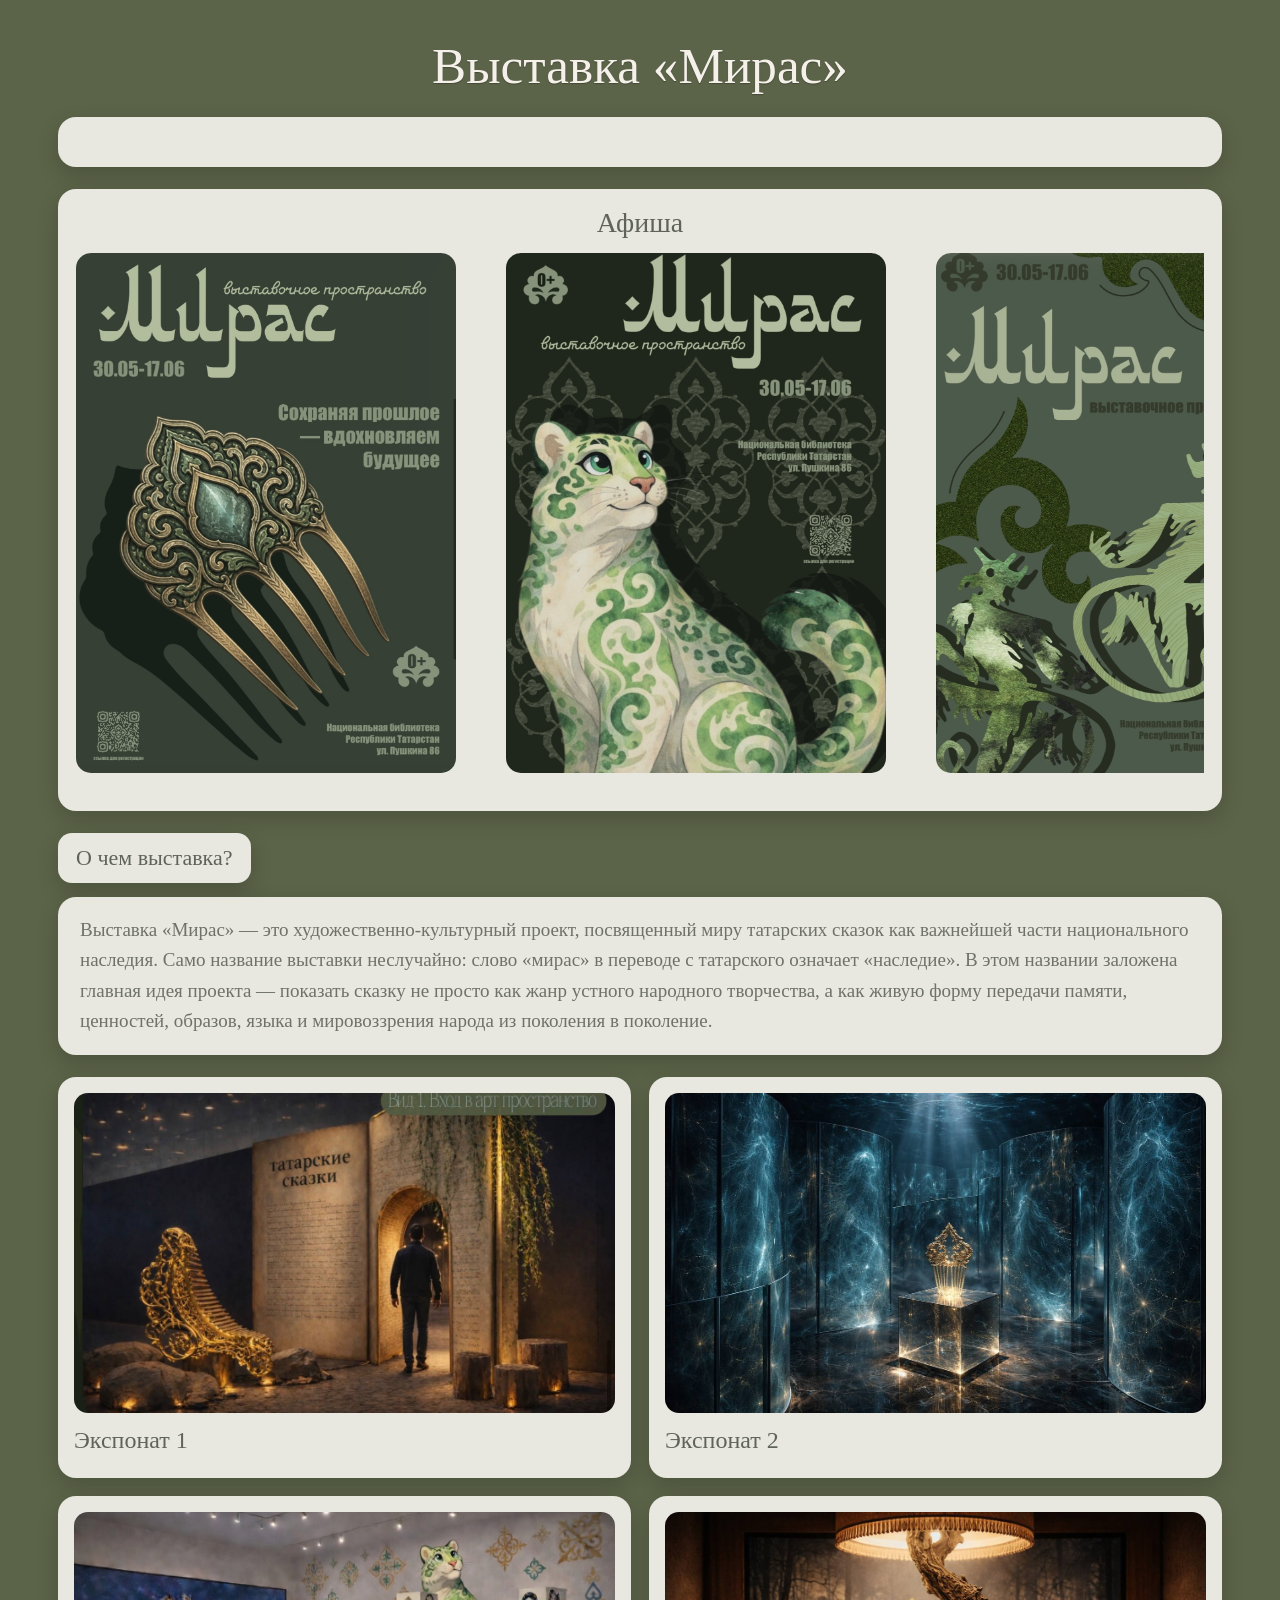
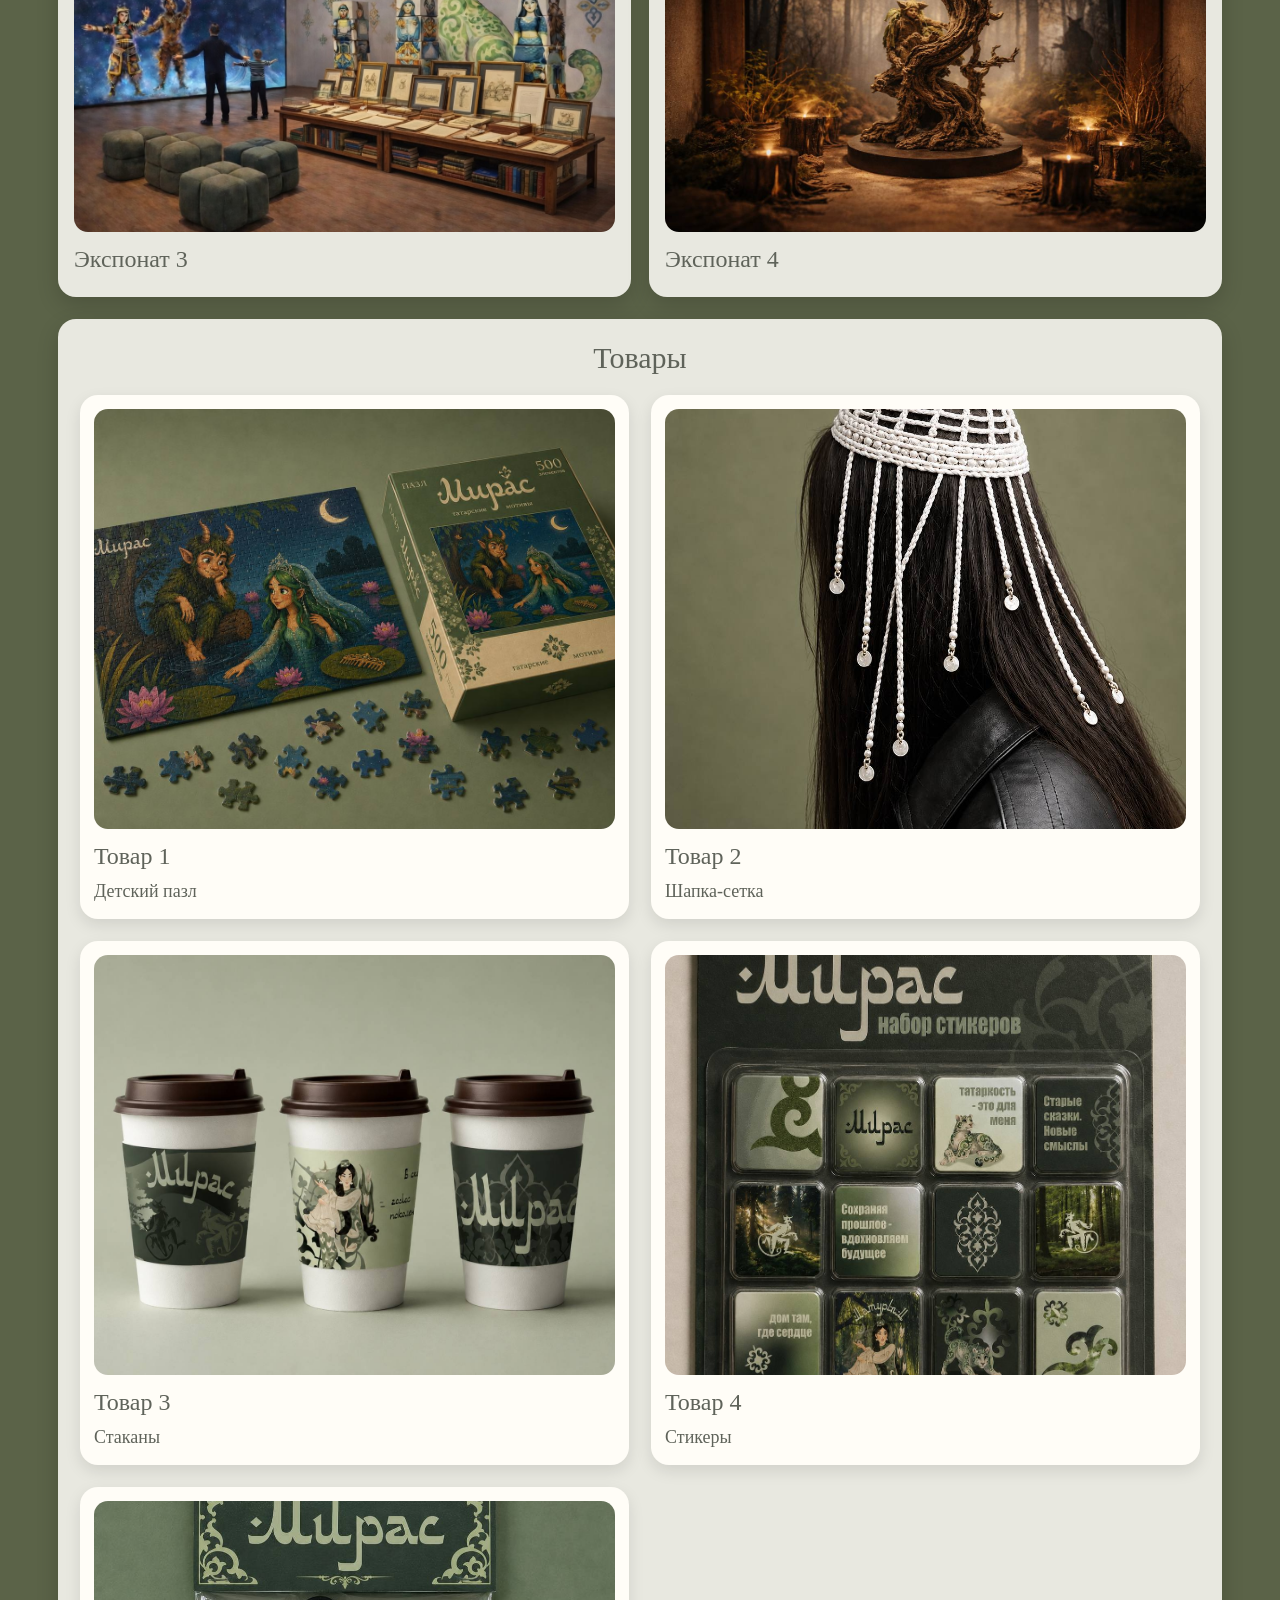
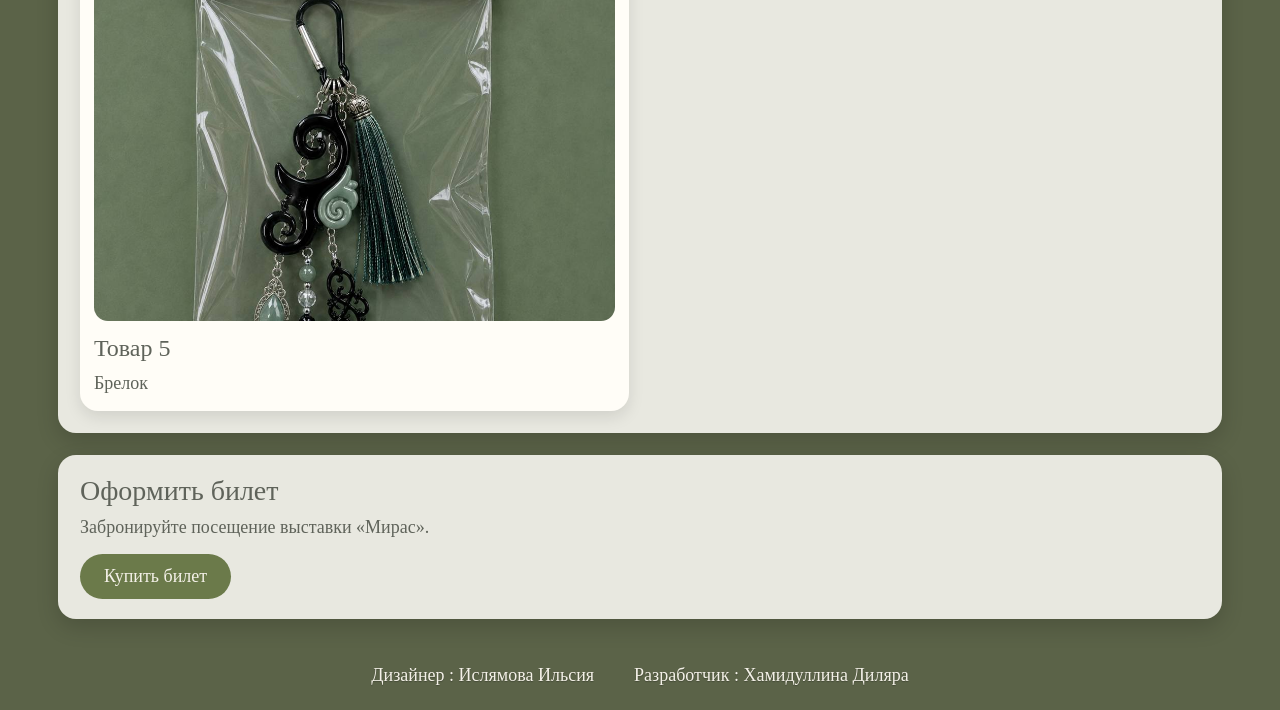
==== main.html @ 95c0684a "first commit" ====
<!DOCTYPE html>
<html lang="ru">
<head>
  <meta charset="UTF-8" />
  <meta name="viewport" content="width=device-width, initial-scale=1.0" />
  <title>Выставка «Мирас»</title>
  <link rel="stylesheet" href="style.css" />
</head>
<body class="page-main">
  <main class="content">
    <section class="hero-main">
      <h1>Выставка «Мирас»</h1>
    </section>

    <div class="marquee">
      <div class="marquee__track">
        <span>Выставка "Мирас" 30.05-17.06</span>
        <span>Выставка "Мирас" 30.05-17.06</span>
        <span>Выставка "Мирас" 30.05-17.06</span>
        <span>Выставка "Мирас" 30.05-17.06</span>
      </div>
    </div>

    <section class="poster-block">
      <h2>Афиша</h2>
        <div class="poster-carousel">
    <div class="poster-slide">
      <img src="image-24-05-26-23-15.jpeg" alt="Постер 1">
    </div>

    <div class="poster-slide">
      <img src="image-24-05-26-23-15-1.jpeg" alt="Постер 2">
    </div>

    <div class="poster-slide">
      <img src="image-24-05-26-23-15-2.jpeg" alt="Постер 3">
    </div>

    <div class="poster-slide">
      <img src="image-24-05-26-23-15-3.jpeg" alt="Постер 4">
    </div>
  </div>
    </section>

    <section class="about">
      <a href="#about-text" class="about-link">О чем выставка?</a>
      <div class="about-box" id="about-text">
        <p>
          Выставка «Мирас» — это художественно-культурный проект, посвященный
          миру татарских сказок как важнейшей части национального наследия.
          Само название выставки неслучайно: слово «мирас» в переводе с татарского
          означает «наследие». В этом названии заложена главная идея проекта —
          показать сказку не просто как жанр устного народного творчества,
          а как живую форму передачи памяти, ценностей, образов, языка
          и мировоззрения народа из поколения в поколение.
        </p>
      </div>
    </section>

    <section class="products">
  <div class="card">
    <img src="image-26-05-26-20-34-3.jpeg" alt="Экспонат 1" class="card-photo">
    <h2>Экспонат 1</h2>
  </div>


     
  <div class="card">
    <img src="image-26-05-26-20-34-2.jpeg" alt="Экспонат 2" class="card-photo">
    <h2>Экспонат 2</h2>
  </div>
 

 
  <div class="card">
    <img src="image-26-05-26-20-34-1.jpeg" alt="Экспонат 3" class="card-photo">
    <h2>Экспонат 3</h2>
  </div>
 


  <div class="card">
    <img src="image-26-05-26-20-34.jpeg" alt="Экспонат 4" class="card-photo">
    <h2>Экспонат 4</h2>
  </div>
</section>


<section class="products-section">
  <h2 class="section-title">Товары</h2>

  <div class="products-grid">
    <div class="product-card">
      <img src="image-26-05-26-20-58.jpeg" alt="Товар 1">
      <h3>Товар 1</h3>
      <p>Детский пазл</p>
    </div>

    <div class="product-card">
      <img src="image-26-05-26-20-58-1.jpeg" alt="Товар 2">
      <h3>Товар 2</h3>
      <p>Шапка-сетка</p>
    </div>

    <div class="product-card">
      <img src="image-26-05-26-20-58-2.jpeg" alt="Товар 3">
      <h3>Товар 3</h3>
      <p>Стаканы</p>
    </div>

    <div class="product-card">
      <img src="image-26-05-26-20-58-4.jpeg" alt="Товар 4">
      <h3>Товар 4</h3>
      <p>Стикеры</p>
    </div>

    <div class="product-card">
      <img src="image-26-05-26-20-58-3.jpeg" alt="Товар 5">
      <h3>Товар 5</h3>
      <p>Брелок</p>
    </div>
  </div>
</section>


    <section class="ticket">
      <h2>Оформить билет</h2>
      <p>Забронируйте посещение выставки «Мирас».</p>
      <a href="tickets.html" class="ticket-btn" target="_blank">Купить билет</a>
    </section>
  </main>

  <footer class="footer">
    <p>Дизайнер : Ислямова Ильсия</p>
    <p>Разработчик : Хамидуллина Диляра</p>
  </footer>
</body>
</html>
---- style.css ----
* {
  box-sizing: border-box;
  margin: 0;
  padding: 0;
}

html, body {
  width: 100%;
  height: 100%;
}

body.page-index {
  min-height: 100vh;
  font-family: "Times New Roman", serif;
  background-color: #5b6348;
  background-image: url("image-24-05-26-14-23.jpeg");
  background-repeat: no-repeat;
  background-position: center center;
  background-size: cover;
  color: #f4f1e8;
}

.page {
  min-height: 100vh;
  display: flex;
  flex-direction: column;
  align-items: center;
  justify-content: space-between;
  padding: 34px 18px 26px;
  text-align: center;
}

.top-title,
.bottom-title {
  font-size: 22px;
  line-height: 1.2;
  color: #f3efe7;
  text-shadow: 0 1px 1px rgba(0, 0, 0, 0.25);
}

.top-title {
  margin-top: 4px;
}

.main-title {
  margin-top: 26vh;
  padding: 18px 34px;
  border-radius: 26px;
  background: rgba(245, 243, 237, 0.94);
  color: #8b8f89;
  font-size: clamp(24px, 3vw, 40px);
  line-height: 1.2;
  max-width: min(900px, 92vw);
  box-shadow: 0 10px 24px rgba(0, 0, 0, 0.18);
}

.watch-btn {
  display: inline-block;
  margin-top: 26px;
  padding: 12px 34px;
  border-radius: 999px;
  background: rgba(245, 243, 237, 0.96);
  color: #4f5640;
  text-decoration: none;
  font-size: 20px;
  font-family: "Times New Roman", serif;
  box-shadow: 0 6px 18px rgba(0, 0, 0, 0.16);
  transition: transform 0.2s ease, background 0.2s ease;
}

.watch-btn:hover {
  transform: translateY(-2px);
  background: #ffffff;
}

.authors {
  margin-top: auto;
  max-width: 700px;
  padding: 16px 24px;
  border-radius: 18px;
  background: rgba(245, 243, 237, 0.94);
  color: #8b8f89;
  font-size: clamp(18px, 2vw, 28px);
  line-height: 1.25;
  box-shadow: 0 10px 24px rgba(0, 0, 0, 0.18);
}

.bottom-title {
  margin-top: 34px;
  margin-bottom: 2px;
}

@media (max-width: 768px) {
  .page {
    padding: 24px 14px 20px;
  }

  .top-title,
  .bottom-title {
    font-size: 18px;
  }

  .main-title {
    margin-top: 18vh;
    padding: 14px 18px;
    border-radius: 20px;
  }

  .watch-btn {
    margin-top: 18px;
    font-size: 18px;
    padding: 11px 26px;
  }

  .authors {
    padding: 14px 18px;
    border-radius: 16px;
  }
}





* {
  box-sizing: border-box;
  margin: 0;
  padding: 0;
}

html, body {
  width: 100%;
  min-height: 100%;
}

body.page-main {
  min-height: 100vh;
  font-family: "Times New Roman", serif;
  background-color: #5b6348;
  background-image: url("img/image-24-05-26-13-54.jpeg");
  background-repeat: repeat;
  background-size: 550px auto;
  color: #f4f1e8;
}

.content {
  width: 100%;
  max-width: 1200px;
  margin: 0 auto;
  display: flex;
  flex-direction: column;
  gap: 22px;
  padding: 24px 18px 28px;
}

.hero-main {
  text-align: center;
  padding-top: 12px;
}

.hero-main h1 {
  font-size: clamp(34px, 4vw, 64px);
  font-weight: 400;
  color: #f5f1ea;
  text-shadow: 0 1px 1px rgba(0, 0, 0, 0.25);
}

.marquee {
  overflow: hidden;
  white-space: nowrap;
  background: rgba(245, 243, 237, 0.92);
  border-radius: 18px;
  padding: 12px 0;
  box-shadow: 0 8px 22px rgba(0, 0, 0, 0.16);
}

.marquee__track {
  display: inline-flex;
  gap: 48px;
  padding-left: 100%;
  animation: marquee 14s linear infinite;
}

.marquee__track span {
  font-size: 22px;
  color: #5f635a;
}

@keyframes marquee {
  from {
    transform: translateX(0);
  }
  to {
    transform: translateX(-50%);
  }
}

.poster-block {
  background: rgba(245, 243, 237, 0.92);
  color: #5f635a;
  border-radius: 18px;
  padding: 18px;
  box-shadow: 0 8px 22px rgba(0, 0, 0, 0.16);
}

.poster-block h2 {
  font-size: 28px;
  margin-bottom: 14px;
  font-weight: 400;
  text-align: center;
}

.poster__box {
  height: 420px;
  border-radius: 14px;
  background: linear-gradient(180deg, #6b7a4a, #3f4a2d);
  color: #f4f1e8;
  display: flex;
  align-items: center;
  justify-content: center;
  font-size: 28px;
}

.about {
  display: flex;
  flex-direction: column;
  gap: 14px;
}

.about-link {
  display: inline-block;
  width: fit-content;
  padding: 12px 18px;
  border-radius: 14px;
  background: rgba(245, 243, 237, 0.92);
  color: #5f635a;
  text-decoration: none;
  font-size: 22px;
  box-shadow: 0 8px 22px rgba(0, 0, 0, 0.16);
}

.about-box {
  padding: 18px 22px;
  border-radius: 18px;
  background: rgba(245, 243, 237, 0.92);
  color: #6f716b;
  line-height: 1.6;
  font-size: 19px;
  box-shadow: 0 8px 22px rgba(0, 0, 0, 0.16);
}

.products {
  display: grid;
  grid-template-columns: repeat(2, minmax(0, 1fr));
  gap: 18px;
}

.card {
  background: rgba(245, 243, 237, 0.92);
  border-radius: 18px;
  padding: 16px;
  color: #5f635a;
  box-shadow: 0 8px 22px rgba(0, 0, 0, 0.16);
}

.card__image {
  height: 180px;
  border-radius: 14px;
  background: linear-gradient(135deg, #6f7b55, #3f4a2d);
  color: #f5f1ea;
  display: flex;
  align-items: center;
  justify-content: center;
  margin-bottom: 14px;
  font-size: 24px;
}

.card h2 {
  font-size: 24px;
  margin-bottom: 8px;
  font-weight: 400;
}

.card p {
  font-size: 18px;
  line-height: 1.5;
}

.ticket {
  padding: 20px 22px;
  border-radius: 18px;
  background: rgba(245, 243, 237, 0.92);
  color: #5f635a;
  box-shadow: 0 8px 22px rgba(0, 0, 0, 0.16);
}

.ticket h2 {
  font-size: 28px;
  margin-bottom: 10px;
  font-weight: 400;
}

.ticket p {
  font-size: 18px;
  margin-bottom: 16px;
}

.ticket-btn {
  display: inline-block;
  padding: 12px 24px;
  border-radius: 999px;
  background: #6b7a4a;
  color: #f4f1e8;
  text-decoration: none;
  font-size: 18px;
  transition: 0.2s ease;
}

.ticket-btn:hover {
  background: #80935a;
  transform: translateY(-2px);
}

.footer {
  display: flex;
  justify-content: center;
  gap: 40px;
  flex-wrap: wrap;
  padding: 18px 24px 24px;
  color: #f4f1e8;
  font-size: 18px;
  text-shadow: 0 1px 1px rgba(0, 0, 0, 0.25);
}

@media (max-width: 900px) {
  .products {
    grid-template-columns: 1fr;
  }

  .poster__box {
    height: 300px;
  }
}

@media (max-width: 700px) {
  .content {
    padding: 14px;
  }

  .marquee__track span {
    font-size: 18px;
  }

  .about-link,
  .about-box,
  .card p,
  .ticket p,
  .footer {
    font-size: 16px;
  }

  .card__image {
    height: 220px;
  }

  .footer {
    gap: 12px;
  }
}
 
.poster-carousel {
  display: flex;
  gap: 50px;
  overflow-x: auto;
  padding-bottom: 20px;
  scroll-snap-type: x mandatory;
  -webkit-overflow-scrolling: touch;
}

.poster-slide {
  flex: 0 0 380px;
  height: 520px;
  border-radius: 15px;
  overflow: hidden;
  scroll-snap-align: start;
  background: #3f4a2d;
}

.poster-slide img {
  width: 100%;
  height: 100%;
  object-fit: cover;
  display: block;
}

@media (max-width: 700px) {
  .poster-slide {
    flex: 0 0 85%;
    height: 420px;
  }
}

.card-photo {
  width: 100%;
  height: 320px;
  object-fit: cover;
  display: block;
  border-radius: 14px;
  margin-bottom: 14px;
}

.products {
  display: grid;
  grid-template-columns: repeat(2, 1fr);
  gap: 18px;
}

.card {
  background: rgba(245, 243, 237, 0.92);
  color: #5f635a;
  border-radius: 18px;
  padding: 16px;
  box-shadow: 0 8px 22px rgba(0, 0, 0, 0.16);
}

.card-photo {
  width: 100%;
  height: 320px;
  object-fit: cover;
  display: block;
  border-radius: 14px;
  margin-bottom: 14px;
}


.products-section {
  background: rgba(245, 243, 237, 0.92);
  border-radius: 18px;
  padding: 22px;
  box-shadow: 0 8px 22px rgba(0, 0, 0, 0.16);
}

.section-title {
  text-align: center;
  font-size: 30px;
  font-weight: 400;
  color: #5f635a;
  margin-bottom: 20px;
}

.products-grid {
  display: grid;
  grid-template-columns: repeat(2, 1fr);
  gap: 22px;
}

.product-card {
  background: #fffdf7;
  border-radius: 18px;
  overflow: hidden;
  padding: 14px;
  color: #5f635a;
  box-shadow: 0 6px 16px rgba(0, 0, 0, 0.10);
}

.product-card img {
  width: 100%;
  height: 360px;
  object-fit: cover;
  display: block;
  border-radius: 14px;
  margin-bottom: 14px;
}

.product-card h3 {
  font-size: 24px;
  font-weight: 400;
  margin-bottom: 8px;
}

.product-card p {
  font-size: 18px;
  line-height: 1.5;
}

@media (max-width: 700px) {
  .products-grid {
    grid-template-columns: 1fr;
  }

  .product-card img {
    height: 280px;
  }
}

.product-card img {
  height: 420px;
}

body {
  margin: 0;
  font-family: "Times New Roman", serif;
  background: #5f6a45;
}

.tickets-page {
  width: 100%;
  min-height: 100vh;
  padding: 30px 20px;
  box-sizing: border-box;
}

.tickets-title {
  text-align: center;
  font-size: 42px;
  color: #f4efe2;
  font-weight: normal;
  margin: 0 0 30px;
}

.tickets-list {
  display: flex;
  flex-direction: column;
  gap: 18px;
  max-width: 1200px;
  margin: 0 auto;
}

.ticket-row {
  display: flex;
  align-items: center;
  gap: 20px;
  background: #f4efe2;
  border-radius: 18px;
  padding: 14px 18px;
  box-sizing: border-box;
}

.ticket-mini {
  width: 340px;
  height: auto;
  display: block;
  flex-shrink: 0;
}

.ticket-text {
  flex: 1;
  color: #5f635a;
}

.ticket-text h2 {
  font-size: 28px;
  font-weight: normal;
  margin: 0 0 10px;
}

.ticket-text p {
  font-size: 20px;
  margin: 0 0 12px;
}

.buy-btn {
  display: inline-block;
  padding: 12px 26px;
  background: #6f8050;
  color: #f4efe2;
  text-decoration: none;
  border-radius: 999px;
  font-size: 18px;
}

.buy-btn:hover {
  background: #82945e;
}

@media (max-width: 900px) {
  .ticket-row {
    flex-direction: column;
    align-items: flex-start;
  }

  .ticket-mini {
    width: 100%;
    max-width: 420px;
  }
}

.ticket-form {
  max-width: 420px;
  margin: 30px auto;
  padding: 24px;
  border-radius: 18px;
  background: #f4efe2;
  box-sizing: border-box;
  font-family: "Times New Roman", serif;
  color: #5f635a;
}

.ticket-form h2 {
  margin: 0 0 18px;
  text-align: center;
  font-size: 30px;
  font-weight: normal;
}

.ticket-form label {
  display: block;
  margin: 14px 0 6px;
  font-size: 18px;
}

.ticket-form input,
.ticket-form select {
  width: 100%;
  padding: 12px 14px;
  border: 1px solid #b9b39f;
  border-radius: 12px;
  font-size: 16px;
  box-sizing: border-box;
  background: #fff;
  color: #5f635a;
}

.ticket-form button {
  width: 100%;
  margin-top: 20px;
  padding: 13px 16px;
  border: none;
  border-radius: 999px;
  background: #6f8050;
  color: #f4efe2;
  font-size: 18px;
  cursor: pointer;
}

.ticket-form button:hover {
  background: #82945e;
}

html {
  scroll-behavior: smooth;
}

.success-message {
  display: none;
  margin-top: 16px;
  padding: 12px 14px;
  border-radius: 12px;
  background: #e7f3df;
  color: #4f6b35;
  font-size: 18px;
  text-align: center;
}

.success-message.show {
  display: block;
}


html {
  scroll-behavior: smooth;
}

body {
  margin: 0;
  font-family: "Times New Roman", serif;
  background: #5f6a45;
}

.tickets-page {
  width: 100%;
  min-height: 100vh;
  padding: 30px 20px;
  box-sizing: border-box;
}

.tickets-title {
  text-align: center;
  font-size: 42px;
  color: #f4efe2;
  font-weight: normal;
  margin: 0 0 30px;
}

.tickets-list {
  display: flex;
  flex-direction: column;
  gap: 18px;
  max-width: 1200px;
  margin: 0 auto;
}

.ticket-row {
  display: flex;
  align-items: center;
  gap: 20px;
  background: #f4efe2;
  border-radius: 18px;
  padding: 14px 18px;
  box-sizing: border-box;
}

.ticket-mini {
  width: 340px;
  height: auto;
  display: block;
  flex-shrink: 0;
}

.ticket-text {
  flex: 1;
  color: #5f635a;
}

.ticket-text h2 {
  font-size: 28px;
  font-weight: normal;
  margin: 0 0 10px;
}

.ticket-text p {
  font-size: 20px;
  margin: 0 0 12px;
}

.buy-btn {
  display: inline-block;
  padding: 12px 26px;
  background: #6f8050;
  color: #f4efe2;
  text-decoration: none;
  border-radius: 999px;
  font-size: 18px;
}

.buy-btn:hover {
  background: #82945e;
}

.ticket-form {
  max-width: 420px;
  margin: 40px auto 0;
  padding: 24px;
  border-radius: 18px;
  background: #f4efe2;
  box-sizing: border-box;
  color: #5f635a;
}

.ticket-form h2 {
  margin: 0 0 18px;
  text-align: center;
  font-size: 30px;
  font-weight: normal;
}

.ticket-form label {
  display: block;
  margin: 14px 0 6px;
  font-size: 18px;
}

.ticket-form input,
.ticket-form select {
  width: 100%;
  padding: 12px 14px;
  border: 1px solid #b9b39f;
  border-radius: 12px;
  font-size: 16px;
  box-sizing: border-box;
  background: #fff;
  color: #5f635a;
}

.ticket-form button {
  width: 100%;
  margin-top: 20px;
  padding: 13px 16px;
  border: none;
  border-radius: 999px;
  background: #6f8050;
  color: #f4efe2;
  font-size: 18px;
  cursor: pointer;
}

.ticket-form button:hover {
  background: #82945e;
}

.success-message {
  display: none;
  margin-top: 16px;
  padding: 12px 14px;
  border-radius: 12px;
  background: #e7f3df;
  color: #4f6b35;
  font-size: 18px;
  text-align: center;
}

.success-message.show {
  display: block;
}

.ticket-result {
  margin-top: 20px;
  text-align: center;
}

.result-ticket-img {
  width: 320px;
  height: auto;
  display: inline-block;
}

@media (max-width: 900px) {
  .ticket-row {
    flex-direction: column;
    align-items: flex-start;
  }

  .ticket-mini {
    width: 100%;
    max-width: 420px;
  }
}
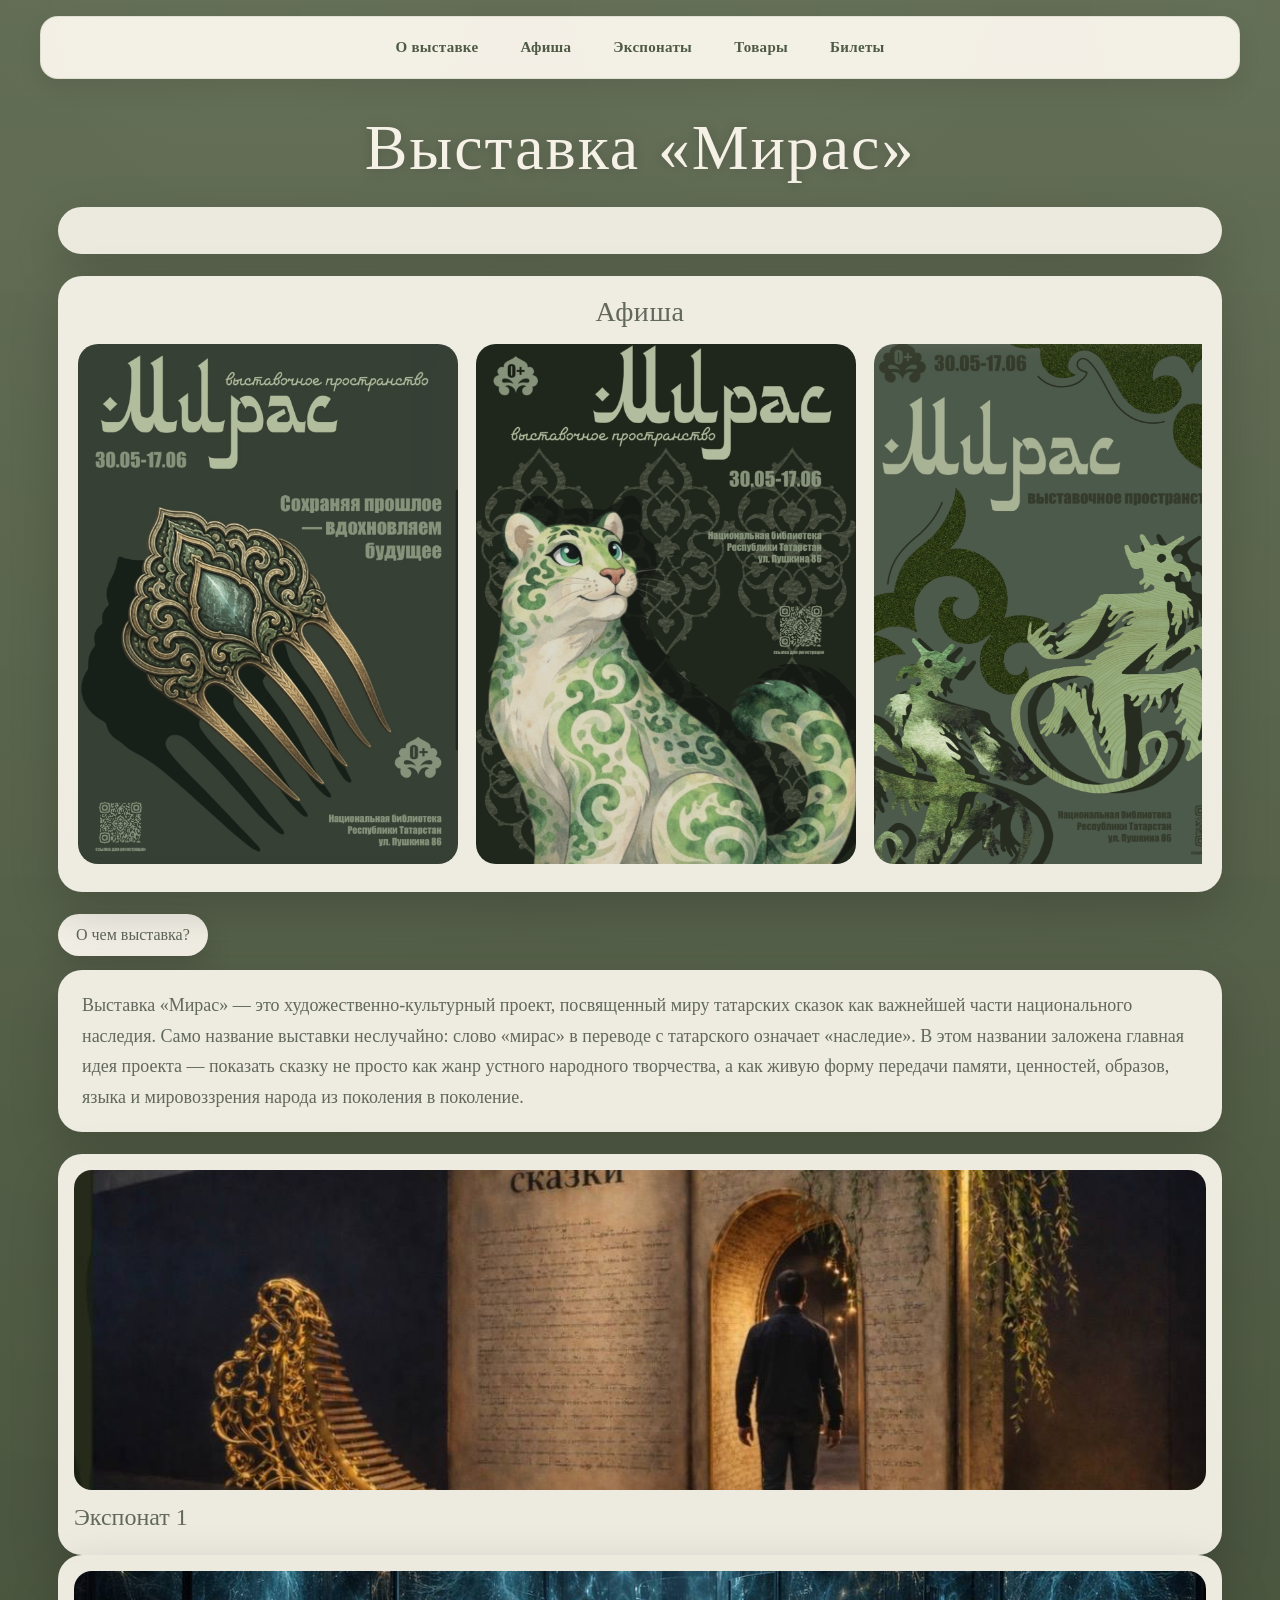
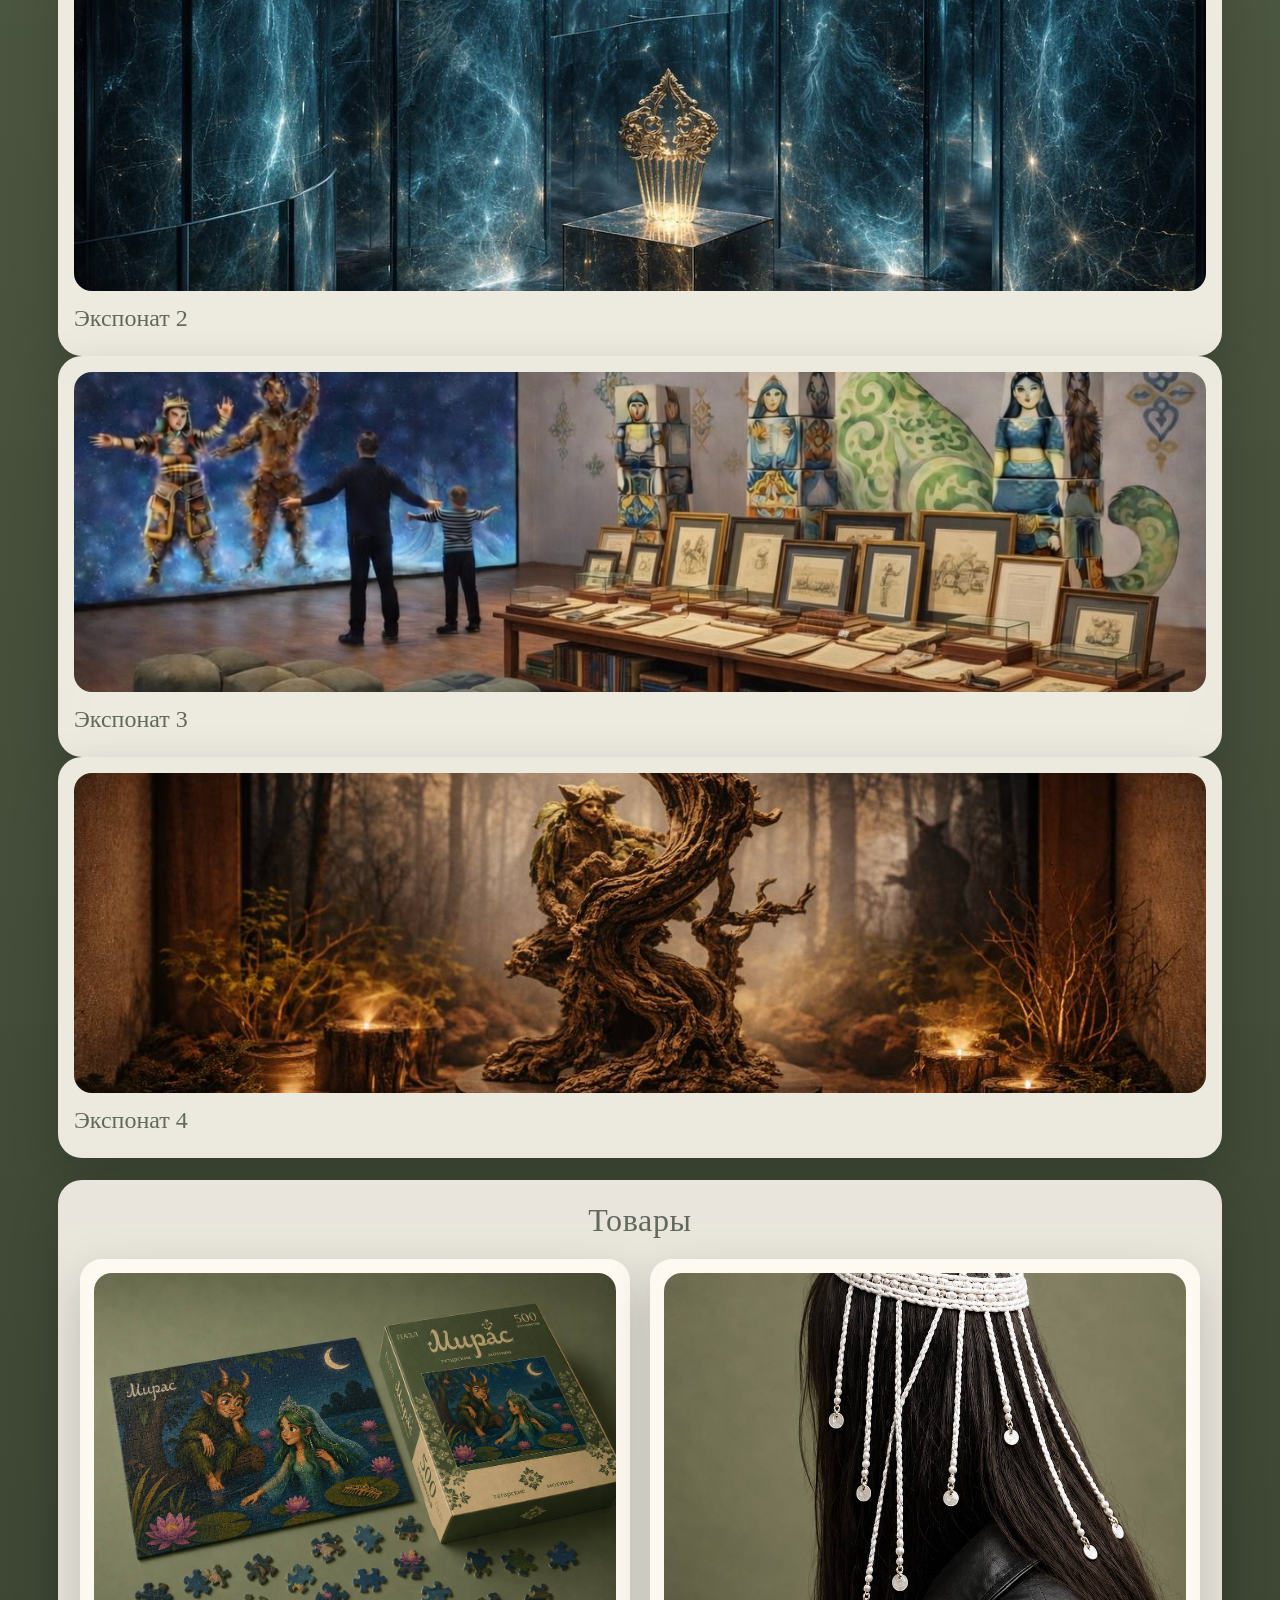
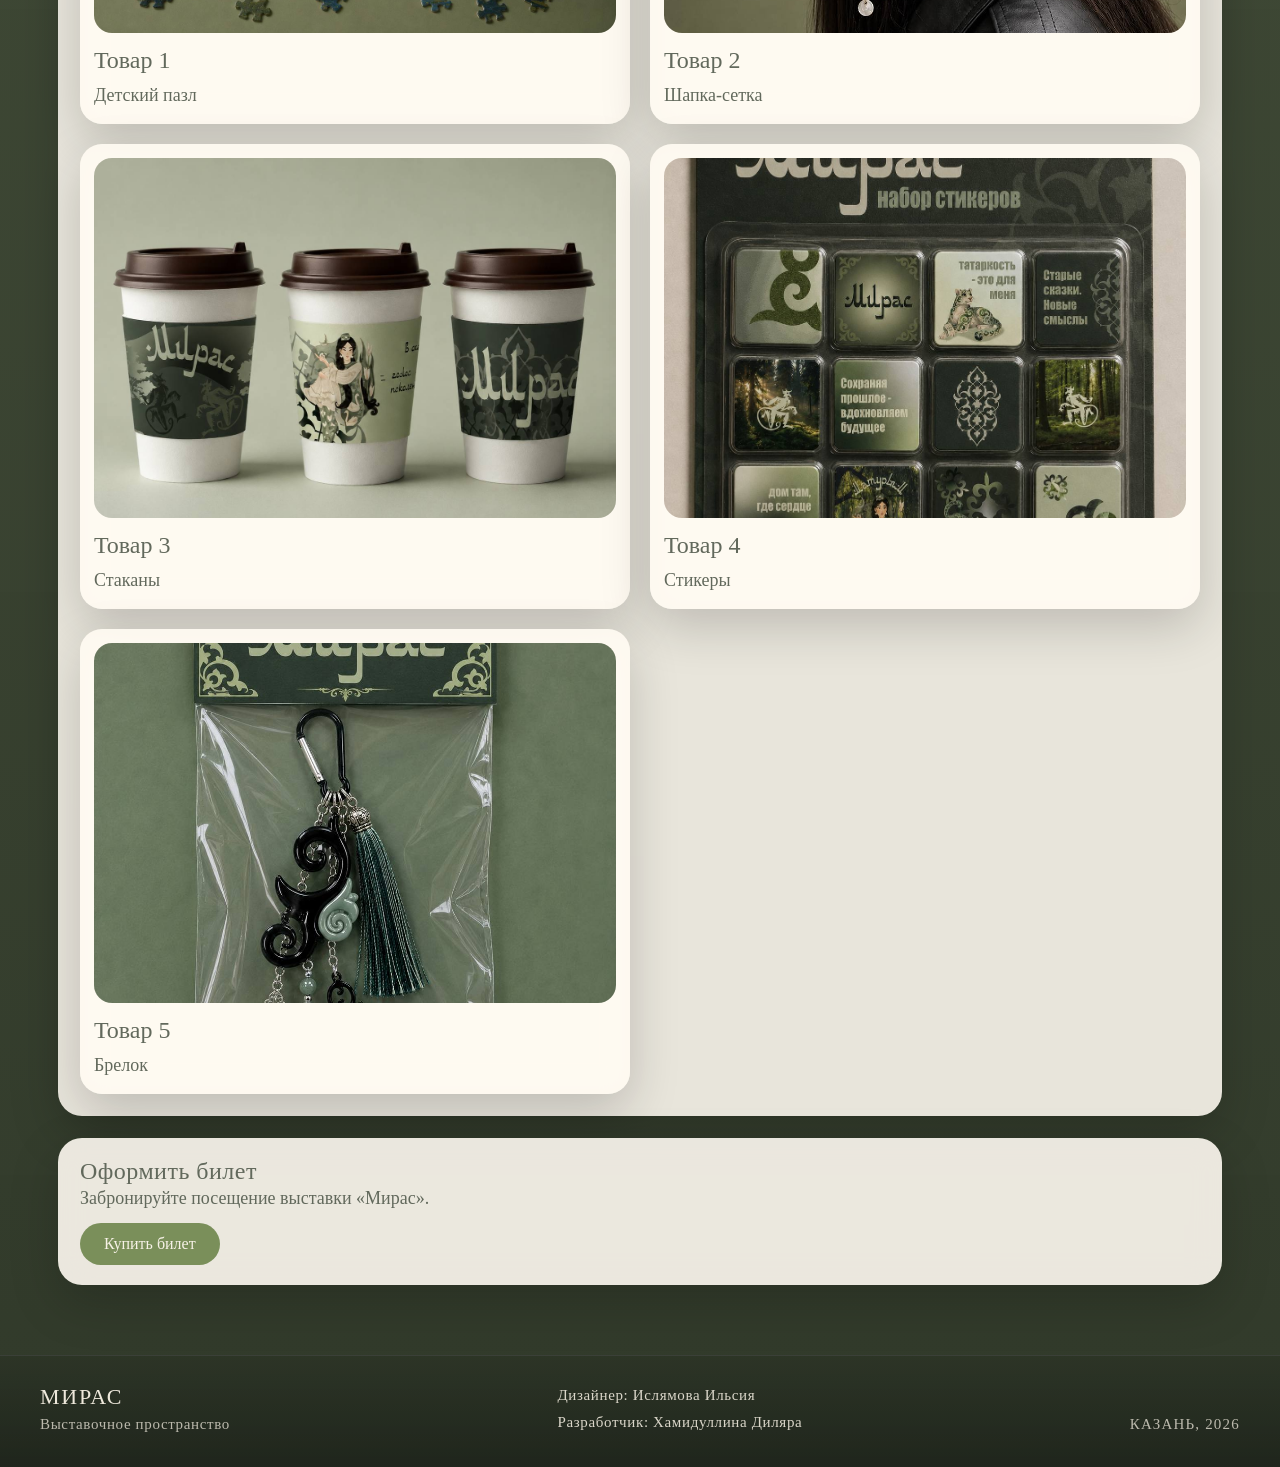
==== commit e6034d13: "updating" ====
--- a/main.html
+++ b/main.html
@@ -7,6 +7,14 @@
   <link rel="stylesheet" href="style.css" />
 </head>
 <body class="page-main">
+  <nav class="site-nav">
+    <a href="#about-text">О выставке</a>
+    <a href="#poster">Афиша</a>
+    <a href="#exhibits">Экспонаты</a>
+    <a href="#shop">Товары</a>
+    <a href="tickets.html">Билеты</a>
+  </nav>
+
   <main class="content">
     <section class="hero-main">
       <h1>Выставка «Мирас»</h1>
@@ -21,25 +29,25 @@
       </div>
     </div>
 
-    <section class="poster-block">
+    <section class="poster-block" id="poster">
       <h2>Афиша</h2>
-        <div class="poster-carousel">
-    <div class="poster-slide">
-      <img src="image-24-05-26-23-15.jpeg" alt="Постер 1">
-    </div>
+      <div class="poster-carousel">
+        <div class="poster-slide">
+          <img src="image-24-05-26-23-15.jpeg" alt="Постер 1">
+        </div>
 
-    <div class="poster-slide">
-      <img src="image-24-05-26-23-15-1.jpeg" alt="Постер 2">
-    </div>
+        <div class="poster-slide">
+          <img src="image-24-05-26-23-15-1.jpeg" alt="Постер 2">
+        </div>
 
-    <div class="poster-slide">
-      <img src="image-24-05-26-23-15-2.jpeg" alt="Постер 3">
-    </div>
+        <div class="poster-slide">
+          <img src="image-24-05-26-23-15-2.jpeg" alt="Постер 3">
+        </div>
 
-    <div class="poster-slide">
-      <img src="image-24-05-26-23-15-3.jpeg" alt="Постер 4">
-    </div>
-  </div>
+        <div class="poster-slide">
+          <img src="image-24-05-26-23-15-3.jpeg" alt="Постер 4">
+        </div>
+      </div>
     </section>
 
     <section class="about">
@@ -57,71 +65,63 @@
       </div>
     </section>
 
-    <section class="products">
-  <div class="card">
-    <img src="image-26-05-26-20-34-3.jpeg" alt="Экспонат 1" class="card-photo">
-    <h2>Экспонат 1</h2>
-  </div>
+    <section class="products" id="exhibits">
+      <div class="card">
+        <img src="image-26-05-26-20-34-3.jpeg" alt="Экспонат 1" class="card-photo">
+        <h2>Экспонат 1</h2>
+      </div>
 
+      <div class="card">
+        <img src="image-26-05-26-20-34-2.jpeg" alt="Экспонат 2" class="card-photo">
+        <h2>Экспонат 2</h2>
+      </div>
 
-     
-  <div class="card">
-    <img src="image-26-05-26-20-34-2.jpeg" alt="Экспонат 2" class="card-photo">
-    <h2>Экспонат 2</h2>
-  </div>
- 
+      <div class="card">
+        <img src="image-26-05-26-20-34-1.jpeg" alt="Экспонат 3" class="card-photo">
+        <h2>Экспонат 3</h2>
+      </div>
 
- 
-  <div class="card">
-    <img src="image-26-05-26-20-34-1.jpeg" alt="Экспонат 3" class="card-photo">
-    <h2>Экспонат 3</h2>
-  </div>
- 
+      <div class="card">
+        <img src="image-26-05-26-20-34.jpeg" alt="Экспонат 4" class="card-photo">
+        <h2>Экспонат 4</h2>
+      </div>
+    </section>
 
+    <section class="products-section" id="shop">
+      <h2 class="section-title">Товары</h2>
 
-  <div class="card">
-    <img src="image-26-05-26-20-34.jpeg" alt="Экспонат 4" class="card-photo">
-    <h2>Экспонат 4</h2>
-  </div>
-</section>
+      <div class="products-grid">
+        <div class="product-card">
+          <img src="image-26-05-26-20-58.jpeg" alt="Товар 1">
+          <h3>Товар 1</h3>
+          <p>Детский пазл</p>
+        </div>
 
+        <div class="product-card">
+          <img src="image-26-05-26-20-58-1.jpeg" alt="Товар 2">
+          <h3>Товар 2</h3>
+          <p>Шапка-сетка</p>
+        </div>
 
-<section class="products-section">
-  <h2 class="section-title">Товары</h2>
+        <div class="product-card">
+          <img src="image-26-05-26-20-58-2.jpeg" alt="Товар 3">
+          <h3>Товар 3</h3>
+          <p>Стаканы</p>
+        </div>
 
-  <div class="products-grid">
-    <div class="product-card">
-      <img src="image-26-05-26-20-58.jpeg" alt="Товар 1">
-      <h3>Товар 1</h3>
-      <p>Детский пазл</p>
-    </div>
+        <div class="product-card">
+          <img src="image-26-05-26-20-58-4.jpeg" alt="Товар 4">
+          <h3>Товар 4</h3>
+          <p>Стикеры</p>
+        </div>
 
-    <div class="product-card">
-      <img src="image-26-05-26-20-58-1.jpeg" alt="Товар 2">
-      <h3>Товар 2</h3>
-      <p>Шапка-сетка</p>
-    </div>
-
-    <div class="product-card">
-      <img src="image-26-05-26-20-58-2.jpeg" alt="Товар 3">
-      <h3>Товар 3</h3>
-      <p>Стаканы</p>
-    </div>
-
-    <div class="product-card">
-      <img src="image-26-05-26-20-58-4.jpeg" alt="Товар 4">
-      <h3>Товар 4</h3>
-      <p>Стикеры</p>
-    </div>
-
-    <div class="product-card">
-      <img src="image-26-05-26-20-58-3.jpeg" alt="Товар 5">
-      <h3>Товар 5</h3>
-      <p>Брелок</p>
-    </div>
-  </div>
-</section>
-
+        <div class="product-card">
+          <img src="image-26-05-26-20-58-3.jpeg" alt="Товар 5">
+          <h3>Товар 5</h3>
+          <p>Брелок</p>
+        </div>
+      </div>
+    </section>
 
     <section class="ticket">
       <h2>Оформить билет</h2>
@@ -131,8 +131,19 @@
   </main>
 
   <footer class="footer">
-    <p>Дизайнер : Ислямова Ильсия</p>
-    <p>Разработчик : Хамидуллина Диляра</p>
+    <div class="footer__inner">
+      <div class="footer__brand">
+        <div class="footer__title">Мирас</div>
+        <p class="footer__subtitle">Выставочное пространство</p>
+      </div>
+
+      <div class="footer__meta">
+        <p>Дизайнер: Ислямова Ильсия</p>
+        <p>Разработчик: Хамидуллина Диляра</p>
+      </div>
+
+      <div class="footer__year">Казань, 2026</div>
+    </div>
   </footer>
 </body>
 </html>
--- a/style.css
+++ b/style.css
@@ -1,23 +1,50 @@
+:root {
+  --bg: #4f5b40;
+  --bg-dark: #2f3727;
+  --surface: rgba(248, 244, 235, 0.92);
+  --surface-strong: rgba(255, 251, 241, 0.98);
+  --text: #f6f1e6;
+  --muted: #6a6d62;
+  --accent: #7a8f5a;
+  --accent-hover: #91a96a;
+  --shadow: 0 18px 50px rgba(0, 0, 0, 0.18);
+  --radius: 24px;
+}
+
 * {
   box-sizing: border-box;
   margin: 0;
   padding: 0;
 }
 
-html, body {
-  width: 100%;
-  height: 100%;
+html {
+  scroll-behavior: smooth;
+}
+
+body {
+  font-family: "Times New Roman", serif;
+  color: var(--text);
+  min-height: 100vh;
+  background:
+    radial-gradient(circle at top, rgba(255,255,255,0.12), transparent 35%),
+    linear-gradient(180deg, #66724e 0%, #4f5b40 45%, #35402d 100%);
+}
+
+a {
+  color: inherit;
+  text-decoration: none;
+}
+
+img {
+  max-width: 100%;
+  display: block;
 }
 
 body.page-index {
-  min-height: 100vh;
-  font-family: "Times New Roman", serif;
-  background-color: #5b6348;
-  background-image: url("image-24-05-26-14-23.jpeg");
-  background-repeat: no-repeat;
-  background-position: center center;
-  background-size: cover;
-  color: #f4f1e8;
+  background:
+    radial-gradient(circle at top, rgba(255,255,255,0.14), transparent 40%),
+    linear-gradient(180deg, rgba(84, 95, 66, 0.55), rgba(40, 46, 33, 0.75)),
+    url("image-24-05-26-14-23.jpeg") center/cover no-repeat;
 }
 
 .page {
@@ -26,353 +53,167 @@
   flex-direction: column;
   align-items: center;
   justify-content: space-between;
-  padding: 34px 18px 26px;
+  padding: 30px 18px 24px;
   text-align: center;
 }
 
 .top-title,
 .bottom-title {
-  font-size: 22px;
-  line-height: 1.2;
-  color: #f3efe7;
-  text-shadow: 0 1px 1px rgba(0, 0, 0, 0.25);
-}
-
-.top-title {
-  margin-top: 4px;
+  font-size: clamp(16px, 2vw, 22px);
+  letter-spacing: 0.12em;
+  text-transform: uppercase;
+  color: rgba(255, 248, 236, 0.92);
+  text-shadow: 0 2px 10px rgba(0, 0, 0, 0.18);
 }
 
 .main-title {
-  margin-top: 26vh;
-  padding: 18px 34px;
-  border-radius: 26px;
-  background: rgba(245, 243, 237, 0.94);
-  color: #8b8f89;
-  font-size: clamp(24px, 3vw, 40px);
-  line-height: 1.2;
+  margin-top: 16vh;
+  padding: 22px 34px;
   max-width: min(900px, 92vw);
-  box-shadow: 0 10px 24px rgba(0, 0, 0, 0.18);
+  border-radius: 28px;
+  background: rgba(255, 251, 242, 0.92);
+  color: #66705f;
+  font-size: clamp(24px, 3vw, 44px);
+  line-height: 1.18;
+  box-shadow: var(--shadow);
+  backdrop-filter: blur(10px);
+}
+
+.watch-btn,
+.ticket-btn,
+.buy-btn,
+.about-link {
+  display: inline-flex;
+  align-items: center;
+  justify-content: center;
+  border-radius: 999px;
+  transition: transform 0.22s ease, background 0.22s ease, box-shadow 0.22s ease;
 }
 
 .watch-btn {
-  display: inline-block;
-  margin-top: 26px;
-  padding: 12px 34px;
-  border-radius: 999px;
-  background: rgba(245, 243, 237, 0.96);
-  color: #4f5640;
-  text-decoration: none;
-  font-size: 20px;
-  font-family: "Times New Roman", serif;
-  box-shadow: 0 6px 18px rgba(0, 0, 0, 0.16);
-  transition: transform 0.2s ease, background 0.2s ease;
-}
-
-.watch-btn:hover {
+  margin-top: 22px;
+  padding: 13px 34px;
+  background: rgba(255, 251, 242, 0.96);
+  color: #4d5a3d;
+  font-size: 18px;
+  box-shadow: 0 12px 28px rgba(0, 0, 0, 0.14);
+}
+
+.watch-btn:hover,
+.ticket-btn:hover,
+.buy-btn:hover,
+.about-link:hover {
   transform: translateY(-2px);
-  background: #ffffff;
 }
 
 .authors {
+  width: min(760px, 92vw);
   margin-top: auto;
-  max-width: 700px;
-  padding: 16px 24px;
-  border-radius: 18px;
-  background: rgba(245, 243, 237, 0.94);
-  color: #8b8f89;
-  font-size: clamp(18px, 2vw, 28px);
-  line-height: 1.25;
-  box-shadow: 0 10px 24px rgba(0, 0, 0, 0.18);
+  padding: 16px 22px;
+  border-radius: 22px;
+  background: rgba(255, 251, 242, 0.9);
+  color: #697165;
+  font-size: clamp(16px, 2vw, 22px);
+  line-height: 1.45;
+  box-shadow: var(--shadow);
+  backdrop-filter: blur(10px);
 }
 
 .bottom-title {
-  margin-top: 34px;
-  margin-bottom: 2px;
-}
-
-@media (max-width: 768px) {
-  .page {
-    padding: 24px 14px 20px;
-  }
-
-  .top-title,
-  .bottom-title {
-    font-size: 18px;
-  }
-
-  .main-title {
-    margin-top: 18vh;
-    padding: 14px 18px;
-    border-radius: 20px;
-  }
-
-  .watch-btn {
-    margin-top: 18px;
-    font-size: 18px;
-    padding: 11px 26px;
-  }
-
-  .authors {
-    padding: 14px 18px;
-    border-radius: 16px;
-  }
-}
-
-
-
-
-
-* {
-  box-sizing: border-box;
-  margin: 0;
-  padding: 0;
-}
-
-html, body {
-  width: 100%;
-  min-height: 100%;
+  margin-top: 28px;
 }
 
 body.page-main {
-  min-height: 100vh;
-  font-family: "Times New Roman", serif;
-  background-color: #5b6348;
-  background-image: url("img/image-24-05-26-13-54.jpeg");
-  background-repeat: repeat;
-  background-size: 550px auto;
-  color: #f4f1e8;
+  background:
+    radial-gradient(circle at top, rgba(255,255,255,0.08), transparent 36%),
+    linear-gradient(180deg, rgba(79, 91, 64, 0.95), rgba(45, 54, 38, 0.98)),
+    url("img/image-24-05-26-13-54.jpeg") repeat;
+  background-size: 520px auto;
 }
 
 .content {
-  width: 100%;
-  max-width: 1200px;
+  width: min(1200px, 100%);
   margin: 0 auto;
   display: flex;
   flex-direction: column;
   gap: 22px;
-  padding: 24px 18px 28px;
+  padding: 24px 18px 30px;
 }
 
 .hero-main {
   text-align: center;
-  padding-top: 12px;
+  padding-top: 8px;
 }
 
 .hero-main h1 {
-  font-size: clamp(34px, 4vw, 64px);
+  font-size: clamp(34px, 5vw, 68px);
   font-weight: 400;
-  color: #f5f1ea;
-  text-shadow: 0 1px 1px rgba(0, 0, 0, 0.25);
+  letter-spacing: 0.03em;
+  text-shadow: 0 2px 12px rgba(0, 0, 0, 0.18);
 }
 
 .marquee {
   overflow: hidden;
   white-space: nowrap;
-  background: rgba(245, 243, 237, 0.92);
-  border-radius: 18px;
+  border-radius: 999px;
   padding: 12px 0;
-  box-shadow: 0 8px 22px rgba(0, 0, 0, 0.16);
+  background: rgba(255, 251, 242, 0.88);
+  color: #61685b;
+  box-shadow: var(--shadow);
 }
 
 .marquee__track {
   display: inline-flex;
   gap: 48px;
   padding-left: 100%;
-  animation: marquee 14s linear infinite;
+  animation: marquee 16s linear infinite;
 }
 
 .marquee__track span {
-  font-size: 22px;
-  color: #5f635a;
+  font-size: 20px;
 }
 
 @keyframes marquee {
-  from {
-    transform: translateX(0);
-  }
-  to {
-    transform: translateX(-50%);
-  }
+  from { transform: translateX(0); }
+  to { transform: translateX(-50%); }
+}
+
+.poster-block,
+.about-box,
+.card,
+.ticket,
+.products-section,
+.ticket-form {
+  background: var(--surface);
+  color: #62695c;
+  border-radius: var(--radius);
+  box-shadow: var(--shadow);
+  backdrop-filter: blur(10px);
 }
 
 .poster-block {
-  background: rgba(245, 243, 237, 0.92);
-  color: #5f635a;
-  border-radius: 18px;
-  padding: 18px;
-  box-shadow: 0 8px 22px rgba(0, 0, 0, 0.16);
+  padding: 20px;
+}
+
+.poster-block h2,
+.ticket h2,
+.section-title,
+.ticket-form h2 {
+  font-weight: 400;
+  letter-spacing: 0.02em;
 }
 
 .poster-block h2 {
+  text-align: center;
   font-size: 28px;
-  margin-bottom: 14px;
-  font-weight: 400;
-  text-align: center;
-}
-
-.poster__box {
-  height: 420px;
-  border-radius: 14px;
-  background: linear-gradient(180deg, #6b7a4a, #3f4a2d);
-  color: #f4f1e8;
-  display: flex;
-  align-items: center;
-  justify-content: center;
-  font-size: 28px;
-}
-
-.about {
-  display: flex;
-  flex-direction: column;
-  gap: 14px;
-}
-
-.about-link {
-  display: inline-block;
-  width: fit-content;
-  padding: 12px 18px;
-  border-radius: 14px;
-  background: rgba(245, 243, 237, 0.92);
-  color: #5f635a;
-  text-decoration: none;
-  font-size: 22px;
-  box-shadow: 0 8px 22px rgba(0, 0, 0, 0.16);
-}
-
-.about-box {
-  padding: 18px 22px;
-  border-radius: 18px;
-  background: rgba(245, 243, 237, 0.92);
-  color: #6f716b;
-  line-height: 1.6;
-  font-size: 19px;
-  box-shadow: 0 8px 22px rgba(0, 0, 0, 0.16);
-}
-
-.products {
-  display: grid;
-  grid-template-columns: repeat(2, minmax(0, 1fr));
+  margin-bottom: 16px;
+}
+
+.poster-carousel {
+  display: flex;
   gap: 18px;
-}
-
-.card {
-  background: rgba(245, 243, 237, 0.92);
-  border-radius: 18px;
-  padding: 16px;
-  color: #5f635a;
-  box-shadow: 0 8px 22px rgba(0, 0, 0, 0.16);
-}
-
-.card__image {
-  height: 180px;
-  border-radius: 14px;
-  background: linear-gradient(135deg, #6f7b55, #3f4a2d);
-  color: #f5f1ea;
-  display: flex;
-  align-items: center;
-  justify-content: center;
-  margin-bottom: 14px;
-  font-size: 24px;
-}
-
-.card h2 {
-  font-size: 24px;
-  margin-bottom: 8px;
-  font-weight: 400;
-}
-
-.card p {
-  font-size: 18px;
-  line-height: 1.5;
-}
-
-.ticket {
-  padding: 20px 22px;
-  border-radius: 18px;
-  background: rgba(245, 243, 237, 0.92);
-  color: #5f635a;
-  box-shadow: 0 8px 22px rgba(0, 0, 0, 0.16);
-}
-
-.ticket h2 {
-  font-size: 28px;
-  margin-bottom: 10px;
-  font-weight: 400;
-}
-
-.ticket p {
-  font-size: 18px;
-  margin-bottom: 16px;
-}
-
-.ticket-btn {
-  display: inline-block;
-  padding: 12px 24px;
-  border-radius: 999px;
-  background: #6b7a4a;
-  color: #f4f1e8;
-  text-decoration: none;
-  font-size: 18px;
-  transition: 0.2s ease;
-}
-
-.ticket-btn:hover {
-  background: #80935a;
-  transform: translateY(-2px);
-}
-
-.footer {
-  display: flex;
-  justify-content: center;
-  gap: 40px;
-  flex-wrap: wrap;
-  padding: 18px 24px 24px;
-  color: #f4f1e8;
-  font-size: 18px;
-  text-shadow: 0 1px 1px rgba(0, 0, 0, 0.25);
-}
-
-@media (max-width: 900px) {
-  .products {
-    grid-template-columns: 1fr;
-  }
-
-  .poster__box {
-    height: 300px;
-  }
-}
-
-@media (max-width: 700px) {
-  .content {
-    padding: 14px;
-  }
-
-  .marquee__track span {
-    font-size: 18px;
-  }
-
-  .about-link,
-  .about-box,
-  .card p,
-  .ticket p,
-  .footer {
-    font-size: 16px;
-  }
-
-  .card__image {
-    height: 220px;
-  }
-
-  .footer {
-    gap: 12px;
-  }
-}
- 
-.poster-carousel {
-  display: flex;
-  gap: 50px;
   overflow-x: auto;
-  padding-bottom: 20px;
+  padding-bottom: 8px;
   scroll-snap-type: x mandatory;
   -webkit-overflow-scrolling: touch;
 }
@@ -380,149 +221,135 @@
 .poster-slide {
   flex: 0 0 380px;
   height: 520px;
-  border-radius: 15px;
+  border-radius: 20px;
   overflow: hidden;
   scroll-snap-align: start;
-  background: #3f4a2d;
+  background: #39432d;
 }
 
 .poster-slide img {
   width: 100%;
   height: 100%;
   object-fit: cover;
-  display: block;
-}
-
-@media (max-width: 700px) {
-  .poster-slide {
-    flex: 0 0 85%;
-    height: 420px;
-  }
+}
+
+.about {
+  display: flex;
+  flex-direction: column;
+  gap: 14px;
+}
+
+.about-link {
+  width: fit-content;
+  padding: 12px 18px;
+  background: rgba(255, 251, 242, 0.92);
+  color: #5e6658;
+  box-shadow: 0 12px 28px rgba(0, 0, 0, 0.12);
+}
+
+.about-box {
+  padding: 20px 24px;
+  line-height: 1.7;
+  font-size: 18px;
+}
+
+.products-section {
+  padding: 22px;
+}
+
+.section-title {
+  text-align: center;
+  font-size: 32px;
+  margin-bottom: 20px;
+}
+
+.products-grid {
+  display: grid;
+  grid-template-columns: repeat(2, minmax(0, 1fr));
+  gap: 20px;
+}
+
+.product-card {
+  background: var(--surface-strong);
+  border-radius: 22px;
+  overflow: hidden;
+  padding: 14px;
+  box-shadow: 0 10px 28px rgba(0, 0, 0, 0.10);
+}
+
+.product-card img,
+.card-photo,
+.ticket-mini,
+.result-ticket-img {
+  object-fit: cover;
+  border-radius: 18px;
+}
+
+.product-card img {
+  width: 100%;
+  height: 360px;
+  margin-bottom: 14px;
+}
+
+.product-card h3,
+.card h2 {
+  font-size: 24px;
+  font-weight: 400;
+  margin-bottom: 8px;
+}
+
+.product-card p,
+.card p,
+.ticket p {
+  font-size: 18px;
+  line-height: 1.55;
+}
+
+.card {
+  padding: 16px;
 }
 
 .card-photo {
   width: 100%;
   height: 320px;
-  object-fit: cover;
-  display: block;
-  border-radius: 14px;
   margin-bottom: 14px;
 }
 
-.products {
-  display: grid;
-  grid-template-columns: repeat(2, 1fr);
-  gap: 18px;
-}
-
-.card {
-  background: rgba(245, 243, 237, 0.92);
-  color: #5f635a;
-  border-radius: 18px;
-  padding: 16px;
-  box-shadow: 0 8px 22px rgba(0, 0, 0, 0.16);
-}
-
-.card-photo {
-  width: 100%;
-  height: 320px;
-  object-fit: cover;
-  display: block;
-  border-radius: 14px;
-  margin-bottom: 14px;
-}
-
-
-.products-section {
-  background: rgba(245, 243, 237, 0.92);
-  border-radius: 18px;
-  padding: 22px;
-  box-shadow: 0 8px 22px rgba(0, 0, 0, 0.16);
-}
-
-.section-title {
-  text-align: center;
-  font-size: 30px;
-  font-weight: 400;
-  color: #5f635a;
-  margin-bottom: 20px;
-}
-
-.products-grid {
-  display: grid;
-  grid-template-columns: repeat(2, 1fr);
-  gap: 22px;
-}
-
-.product-card {
-  background: #fffdf7;
-  border-radius: 18px;
-  overflow: hidden;
-  padding: 14px;
-  color: #5f635a;
-  box-shadow: 0 6px 16px rgba(0, 0, 0, 0.10);
-}
-
-.product-card img {
-  width: 100%;
-  height: 360px;
-  object-fit: cover;
-  display: block;
-  border-radius: 14px;
-  margin-bottom: 14px;
-}
-
-.product-card h3 {
-  font-size: 24px;
-  font-weight: 400;
-  margin-bottom: 8px;
-}
-
-.product-card p {
-  font-size: 18px;
-  line-height: 1.5;
-}
-
-@media (max-width: 700px) {
-  .products-grid {
-    grid-template-columns: 1fr;
-  }
-
-  .product-card img {
-    height: 280px;
-  }
-}
-
-.product-card img {
-  height: 420px;
-}
-
-body {
-  margin: 0;
-  font-family: "Times New Roman", serif;
-  background: #5f6a45;
+.ticket {
+  padding: 20px 22px;
+}
+
+.ticket-btn {
+  margin-top: 10px;
+  padding: 12px 24px;
+  background: var(--accent);
+  color: #f7f2e7;
+}
+
+.ticket-btn:hover,
+.buy-btn:hover {
+  background: var(--accent-hover);
 }
 
 .tickets-page {
   width: 100%;
   min-height: 100vh;
-  padding: 30px 20px;
-  box-sizing: border-box;
+  padding: 28px 20px 36px;
 }
 
 .tickets-title {
   text-align: center;
-  font-size: 42px;
-  color: #f4efe2;
-  font-weight: normal;
-  margin: 0 0 30px;
+  font-size: clamp(30px, 4vw, 48px);
+  color: #f5f0e3;
+  font-weight: 400;
+  margin: 0 0 26px;
 }
 
 .tickets-list {
   display: flex;
   flex-direction: column;
   gap: 18px;
-  max-width: 1200px;
+  width: min(1200px, 100%);
   margin: 0 auto;
 }
 
@@ -530,77 +357,40 @@
   display: flex;
   align-items: center;
   gap: 20px;
-  background: #f4efe2;
-  border-radius: 18px;
-  padding: 14px 18px;
-  box-sizing: border-box;
+  padding: 16px;
+  border-radius: 22px;
+  background: rgba(255, 251, 242, 0.92);
+  box-shadow: var(--shadow);
 }
 
 .ticket-mini {
-  width: 340px;
-  height: auto;
-  display: block;
+  width: 320px;
   flex-shrink: 0;
+  box-shadow: 0 10px 24px rgba(0, 0, 0, 0.10);
 }
 
 .ticket-text {
   flex: 1;
-  color: #5f635a;
+  color: #5f6659;
 }
 
 .ticket-text h2 {
   font-size: 28px;
-  font-weight: normal;
+  font-weight: 400;
   margin: 0 0 10px;
 }
 
-.ticket-text p {
-  font-size: 20px;
-  margin: 0 0 12px;
-}
-
 .buy-btn {
-  display: inline-block;
   padding: 12px 26px;
-  background: #6f8050;
-  color: #f4efe2;
-  text-decoration: none;
-  border-radius: 999px;
-  font-size: 18px;
-}
-
-.buy-btn:hover {
-  background: #82945e;
-}
-
-@media (max-width: 900px) {
-  .ticket-row {
-    flex-direction: column;
-    align-items: flex-start;
-  }
-
-  .ticket-mini {
-    width: 100%;
-    max-width: 420px;
-  }
+  background: var(--accent);
+  color: #f7f2e7;
 }
 
 .ticket-form {
-  max-width: 420px;
-  margin: 30px auto;
+  width: min(420px, 100%);
+  margin: 34px auto 0;
   padding: 24px;
-  border-radius: 18px;
-  background: #f4efe2;
-  box-sizing: border-box;
-  font-family: "Times New Roman", serif;
-  color: #5f635a;
-}
-
-.ticket-form h2 {
-  margin: 0 0 18px;
-  text-align: center;
-  font-size: 30px;
-  font-weight: normal;
+  color: #5f6659;
 }
 
 .ticket-form label {
@@ -613,12 +403,11 @@
 .ticket-form select {
   width: 100%;
   padding: 12px 14px;
-  border: 1px solid #b9b39f;
-  border-radius: 12px;
+  border: 1px solid #c7c2b0;
+  border-radius: 14px;
   font-size: 16px;
-  box-sizing: border-box;
   background: #fff;
-  color: #5f635a;
+  color: #5f6659;
 }
 
 .ticket-form button {
@@ -627,174 +416,19 @@
   padding: 13px 16px;
   border: none;
   border-radius: 999px;
-  background: #6f8050;
-  color: #f4efe2;
+  background: var(--accent);
+  color: #f7f2e7;
   font-size: 18px;
   cursor: pointer;
-}
-
-.ticket-form button:hover {
-  background: #82945e;
-}
-
-html {
-  scroll-behavior: smooth;
 }
 
 .success-message {
   display: none;
   margin-top: 16px;
   padding: 12px 14px;
-  border-radius: 12px;
-  background: #e7f3df;
-  color: #4f6b35;
-  font-size: 18px;
-  text-align: center;
-}
-
-.success-message.show {
-  display: block;
-}
-
-
-html {
-  scroll-behavior: smooth;
-}
-
-body {
-  margin: 0;
-  font-family: "Times New Roman", serif;
-  background: #5f6a45;
-}
-
-.tickets-page {
-  width: 100%;
-  min-height: 100vh;
-  padding: 30px 20px;
-  box-sizing: border-box;
-}
-
-.tickets-title {
-  text-align: center;
-  font-size: 42px;
-  color: #f4efe2;
-  font-weight: normal;
-  margin: 0 0 30px;
-}
-
-.tickets-list {
-  display: flex;
-  flex-direction: column;
-  gap: 18px;
-  max-width: 1200px;
-  margin: 0 auto;
-}
-
-.ticket-row {
-  display: flex;
-  align-items: center;
-  gap: 20px;
-  background: #f4efe2;
-  border-radius: 18px;
-  padding: 14px 18px;
-  box-sizing: border-box;
-}
-
-.ticket-mini {
-  width: 340px;
-  height: auto;
-  display: block;
-  flex-shrink: 0;
-}
-
-.ticket-text {
-  flex: 1;
-  color: #5f635a;
-}
-
-.ticket-text h2 {
-  font-size: 28px;
-  font-weight: normal;
-  margin: 0 0 10px;
-}
-
-.ticket-text p {
-  font-size: 20px;
-  margin: 0 0 12px;
-}
-
-.buy-btn {
-  display: inline-block;
-  padding: 12px 26px;
-  background: #6f8050;
-  color: #f4efe2;
-  text-decoration: none;
-  border-radius: 999px;
-  font-size: 18px;
-}
-
-.buy-btn:hover {
-  background: #82945e;
-}
-
-.ticket-form {
-  max-width: 420px;
-  margin: 40px auto 0;
-  padding: 24px;
-  border-radius: 18px;
-  background: #f4efe2;
-  box-sizing: border-box;
-  color: #5f635a;
-}
-
-.ticket-form h2 {
-  margin: 0 0 18px;
-  text-align: center;
-  font-size: 30px;
-  font-weight: normal;
-}
-
-.ticket-form label {
-  display: block;
-  margin: 14px 0 6px;
-  font-size: 18px;
-}
-
-.ticket-form input,
-.ticket-form select {
-  width: 100%;
-  padding: 12px 14px;
-  border: 1px solid #b9b39f;
-  border-radius: 12px;
-  font-size: 16px;
-  box-sizing: border-box;
-  background: #fff;
-  color: #5f635a;
-}
-
-.ticket-form button {
-  width: 100%;
-  margin-top: 20px;
-  padding: 13px 16px;
-  border: none;
-  border-radius: 999px;
-  background: #6f8050;
-  color: #f4efe2;
-  font-size: 18px;
-  cursor: pointer;
-}
-
-.ticket-form button:hover {
-  background: #82945e;
-}
-
-.success-message {
-  display: none;
-  margin-top: 16px;
-  padding: 12px 14px;
-  border-radius: 12px;
-  background: #e7f3df;
-  color: #4f6b35;
+  border-radius: 14px;
+  background: #e8f2de;
+  color: #4e6a35;
   font-size: 18px;
   text-align: center;
 }
@@ -809,12 +443,31 @@
 }
 
 .result-ticket-img {
-  width: 320px;
+  width: min(320px, 100%);
   height: auto;
-  display: inline-block;
+}
+
+.footer {
+  display: flex;
+  justify-content: center;
+  gap: 32px;
+  flex-wrap: wrap;
+  padding: 18px 24px 24px;
+  color: rgba(255, 248, 236, 0.92);
+  font-size: 16px;
+  letter-spacing: 0.04em;
 }
 
 @media (max-width: 900px) {
+  .products-grid {
+    grid-template-columns: 1fr;
+  }
+
+  .poster-slide {
+    flex: 0 0 86%;
+    height: 420px;
+  }
+
   .ticket-row {
     flex-direction: column;
     align-items: flex-start;
@@ -822,6 +475,192 @@
 
   .ticket-mini {
     width: 100%;
-    max-width: 420px;
-  }
+    max-width: 100%;
+  }
+}
+
+@media (max-width: 768px) {
+  .page,
+  .content,
+  .tickets-page {
+    padding-left: 12px;
+    padding-right: 12px;
+  }
+
+  .main-title {
+    margin-top: 10vh;
+    padding: 16px 18px;
+    border-radius: 22px;
+  }
+
+  .watch-btn,
+  .ticket-btn,
+  .buy-btn,
+  .about-link {
+    width: 100%;
+  }
+
+  .poster-block,
+  .about-box,
+  .card,
+  .ticket,
+  .products-section,
+  .ticket-form {
+    padding: 16px;
+    border-radius: 18px;
+  }
+
+  .product-card img,
+  .card-photo {
+    height: 260px;
+  }
+
+  .ticket-text h2 {
+    font-size: 22px;
+  }
+
+  .ticket-text p,
+  .product-card p,
+  .card p,
+  .ticket p {
+    font-size: 16px;
+  }
+
+  .ticket-form h2 {
+    font-size: 24px;
+  }
+
+  .ticket-form label {
+    font-size: 16px;
+  }
+
+  .footer {
+    gap: 12px;
+    text-align: center;
+  }
+}
+
+.footer {
+  margin-top: 40px;
+  padding: 28px 18px 34px;
+  background: linear-gradient(180deg, rgba(44, 52, 38, 0.92), rgba(31, 37, 28, 0.98));
+  color: rgba(255, 248, 236, 0.92);
+  border-top: 1px solid rgba(255, 255, 255, 0.12);
+}
+
+.footer__inner {
+  width: min(1200px, 100%);
+  margin: 0 auto;
+  display: flex;
+  justify-content: space-between;
+  align-items: flex-end;
+  gap: 20px;
+  flex-wrap: wrap;
+}
+
+.footer__brand {
+  display: flex;
+  flex-direction: column;
+  gap: 6px;
+}
+
+.footer__title {
+  font-size: 22px;
+  letter-spacing: 0.08em;
+  text-transform: uppercase;
+}
+
+.footer__subtitle {
+  font-size: 15px;
+  opacity: 0.75;
+}
+
+.footer__meta {
+  display: flex;
+  flex-direction: column;
+  gap: 6px;
+  font-size: 15px;
+  line-height: 1.4;
+  opacity: 0.9;
+}
+
+.footer__year {
+  font-size: 15px;
+  letter-spacing: 0.08em;
+  text-transform: uppercase;
+  opacity: 0.75;
+}
+
+
+.main-title, .poster-block, .about-box, .card, .product-card, .ticket, .ticket-form {
+  backdrop-filter: blur(14px);
+  background: rgba(255, 251, 242, 0.9);
+  box-shadow: 0 18px 50px rgba(0, 0, 0, 0.18);
+  transition: transform 0.25s ease, box-shadow 0.25s ease;
+}
+
+.card:hover,
+.product-card:hover,
+.ticket-row:hover {
+  transform: translateY(-6px);
+  box-shadow: 0 24px 60px rgba(0, 0, 0, 0.22);
+}
+
+.card img,
+.product-card img,
+.ticket-mini,
+.poster-slide img {
+  transition: transform 0.35s ease;
+}
+
+.card:hover img,
+.product-card:hover img,
+.ticket-row:hover .ticket-mini,
+.poster-slide:hover img {
+  transform: scale(1.03);
+}
+
+html {
+  scroll-behavior: smooth;
+}
+
+.site-nav {
+  width: min(1200px, calc(100% - 24px));
+  margin: 16px auto 0;
+  padding: 12px 16px;
+  display: flex;
+  justify-content: center;
+  flex-wrap: wrap;
+  gap: 10px;
+  background: rgba(255, 251, 242, 0.92);
+  border: 1px solid rgba(111, 128, 80, 0.15);
+  border-radius: 18px;
+  box-shadow: 0 10px 24px rgba(0, 0, 0, 0.08);
+}
+
+.site-nav a {
+  display: inline-flex;
+  align-items: center;
+  justify-content: center;
+  padding: 10px 16px;
+  border-radius: 999px;
+  color: #4f5a45;
+  text-decoration: none;
+  font-size: 15px;
+  font-weight: 600;
+  letter-spacing: 0.02em;
+  background: transparent;
+  transition: background-color 0.2s ease, color 0.2s ease, transform 0.2s ease;
+}
+
+.site-nav a:hover,
+.site-nav a:focus-visible {
+  background: #6f8050;
+  color: #fffaf0;
+  transform: translateY(-1px);
+  outline: none;
+}
+
+.site-nav a:active {
+  transform: translateY(0);
 }
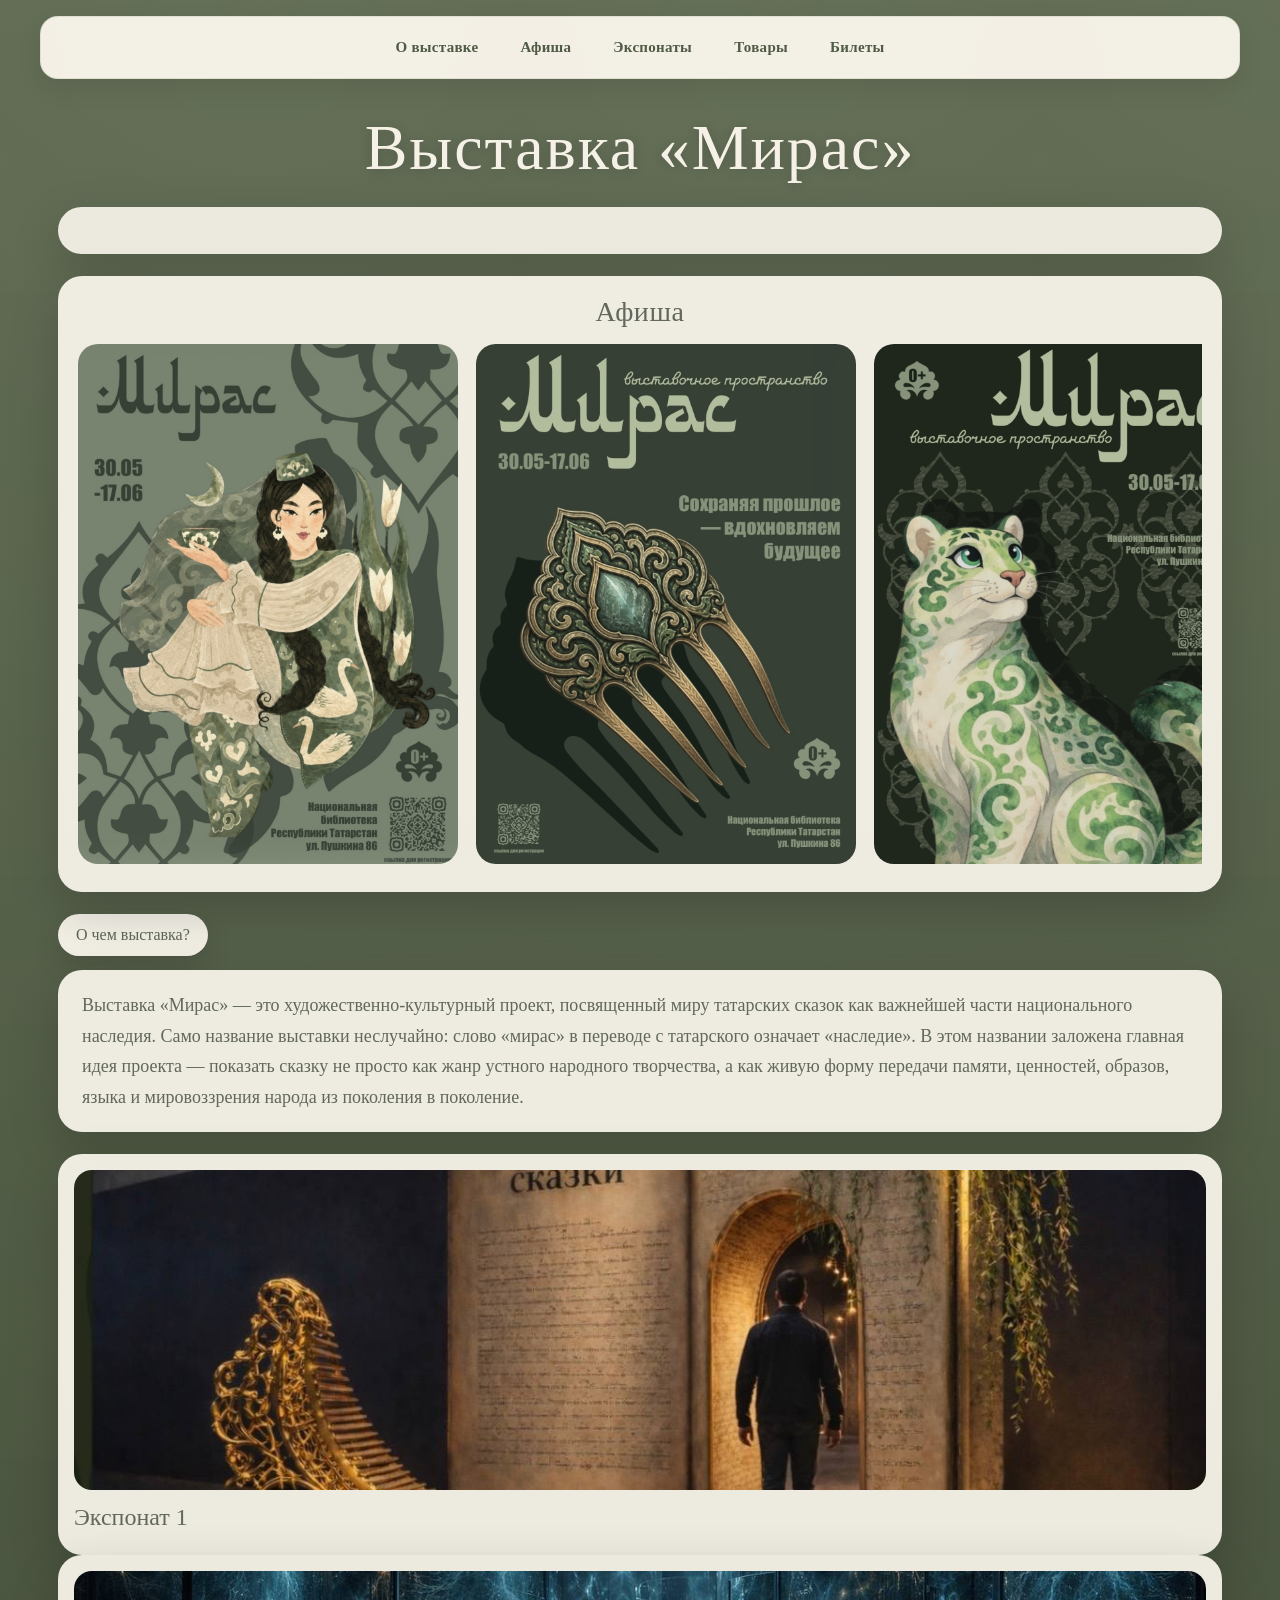
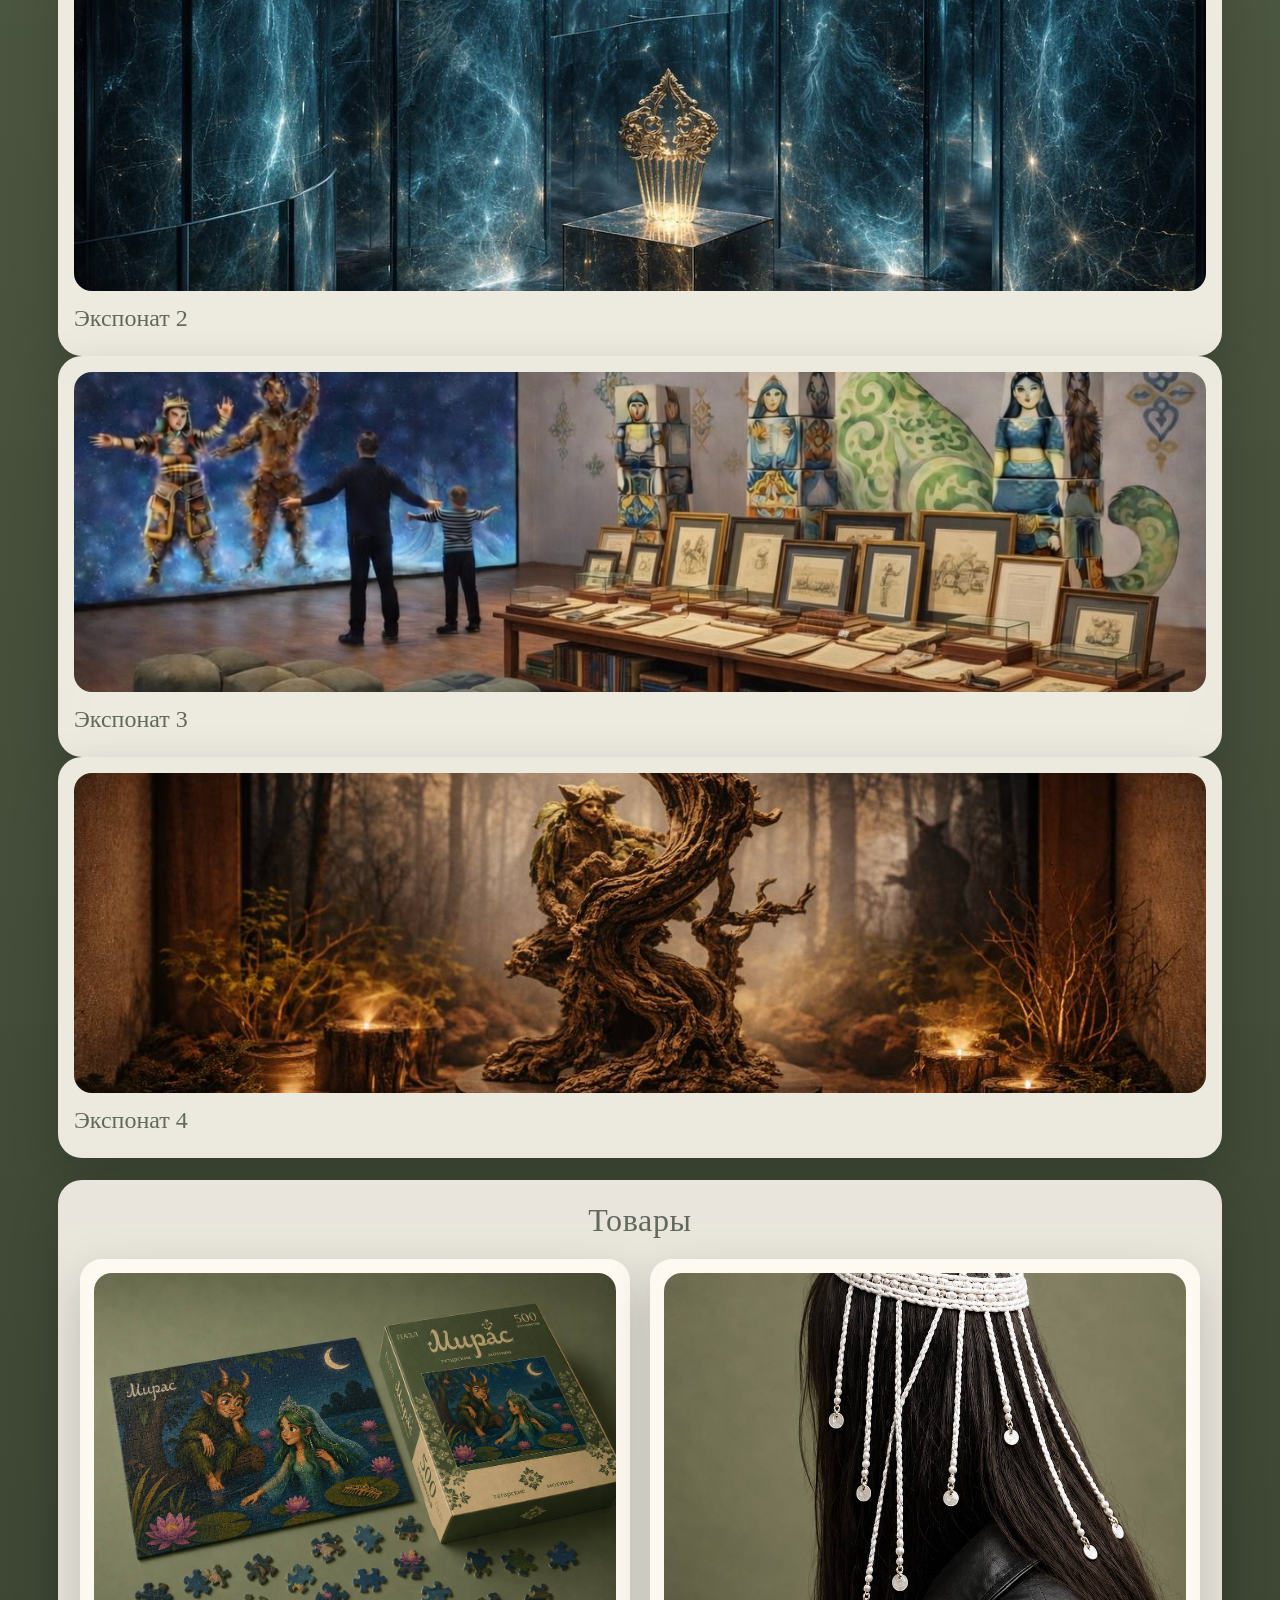
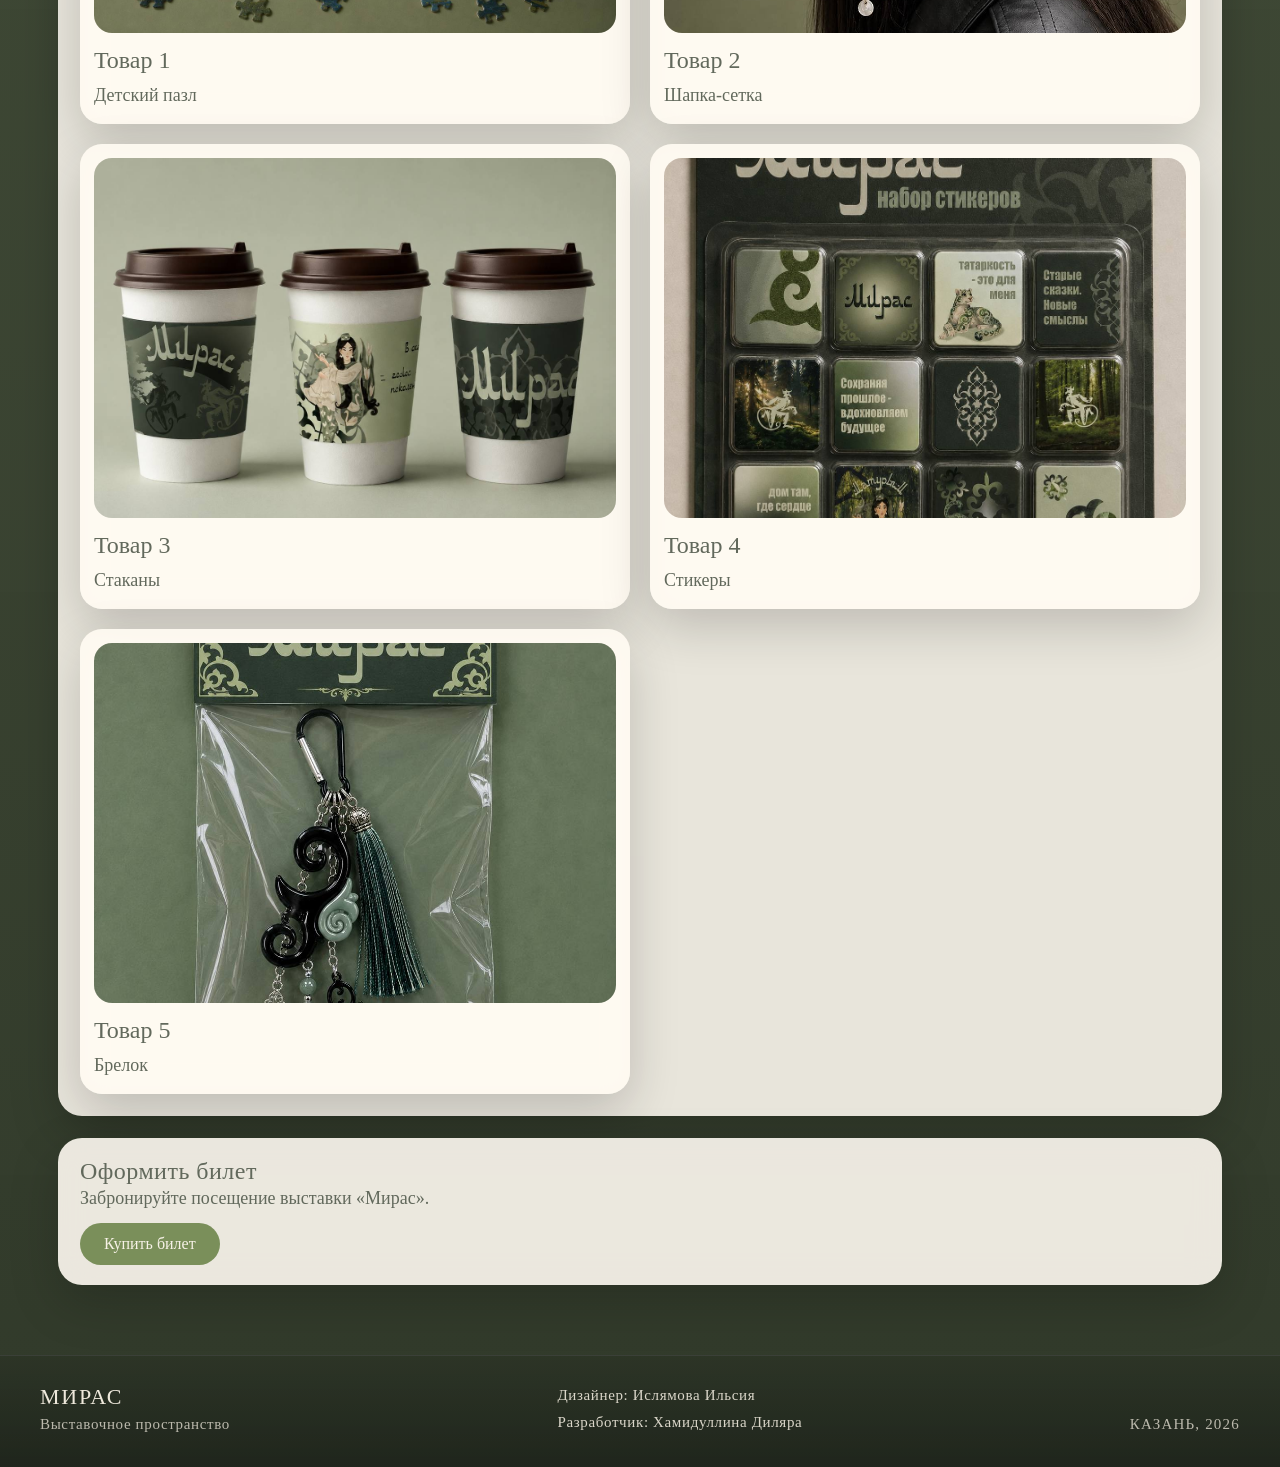
==== commit 623a5abb: "updating" ====
--- a/main.html
+++ b/main.html
@@ -33,19 +33,19 @@
       <h2>Афиша</h2>
       <div class="poster-carousel">
         <div class="poster-slide">
-          <img src="image-24-05-26-23-15.jpeg" alt="Постер 1">
+          <img src="image-28-05-26-18-08.jpeg" alt="Постер 1">
         </div>
 
         <div class="poster-slide">
-          <img src="image-24-05-26-23-15-1.jpeg" alt="Постер 2">
+          <img src="image-28-05-26-18-08-1.jpeg" alt="Постер 2">
         </div>
 
         <div class="poster-slide">
-          <img src="image-24-05-26-23-15-2.jpeg" alt="Постер 3">
+          <img src="image-28-05-26-18-08-2.jpeg" alt="Постер 3">
         </div>
 
         <div class="poster-slide">
-          <img src="image-24-05-26-23-15-3.jpeg" alt="Постер 4">
+          <img src="image-28-05-26-18-08-3.jpeg" alt="Постер 4">
         </div>
       </div>
     </section>
